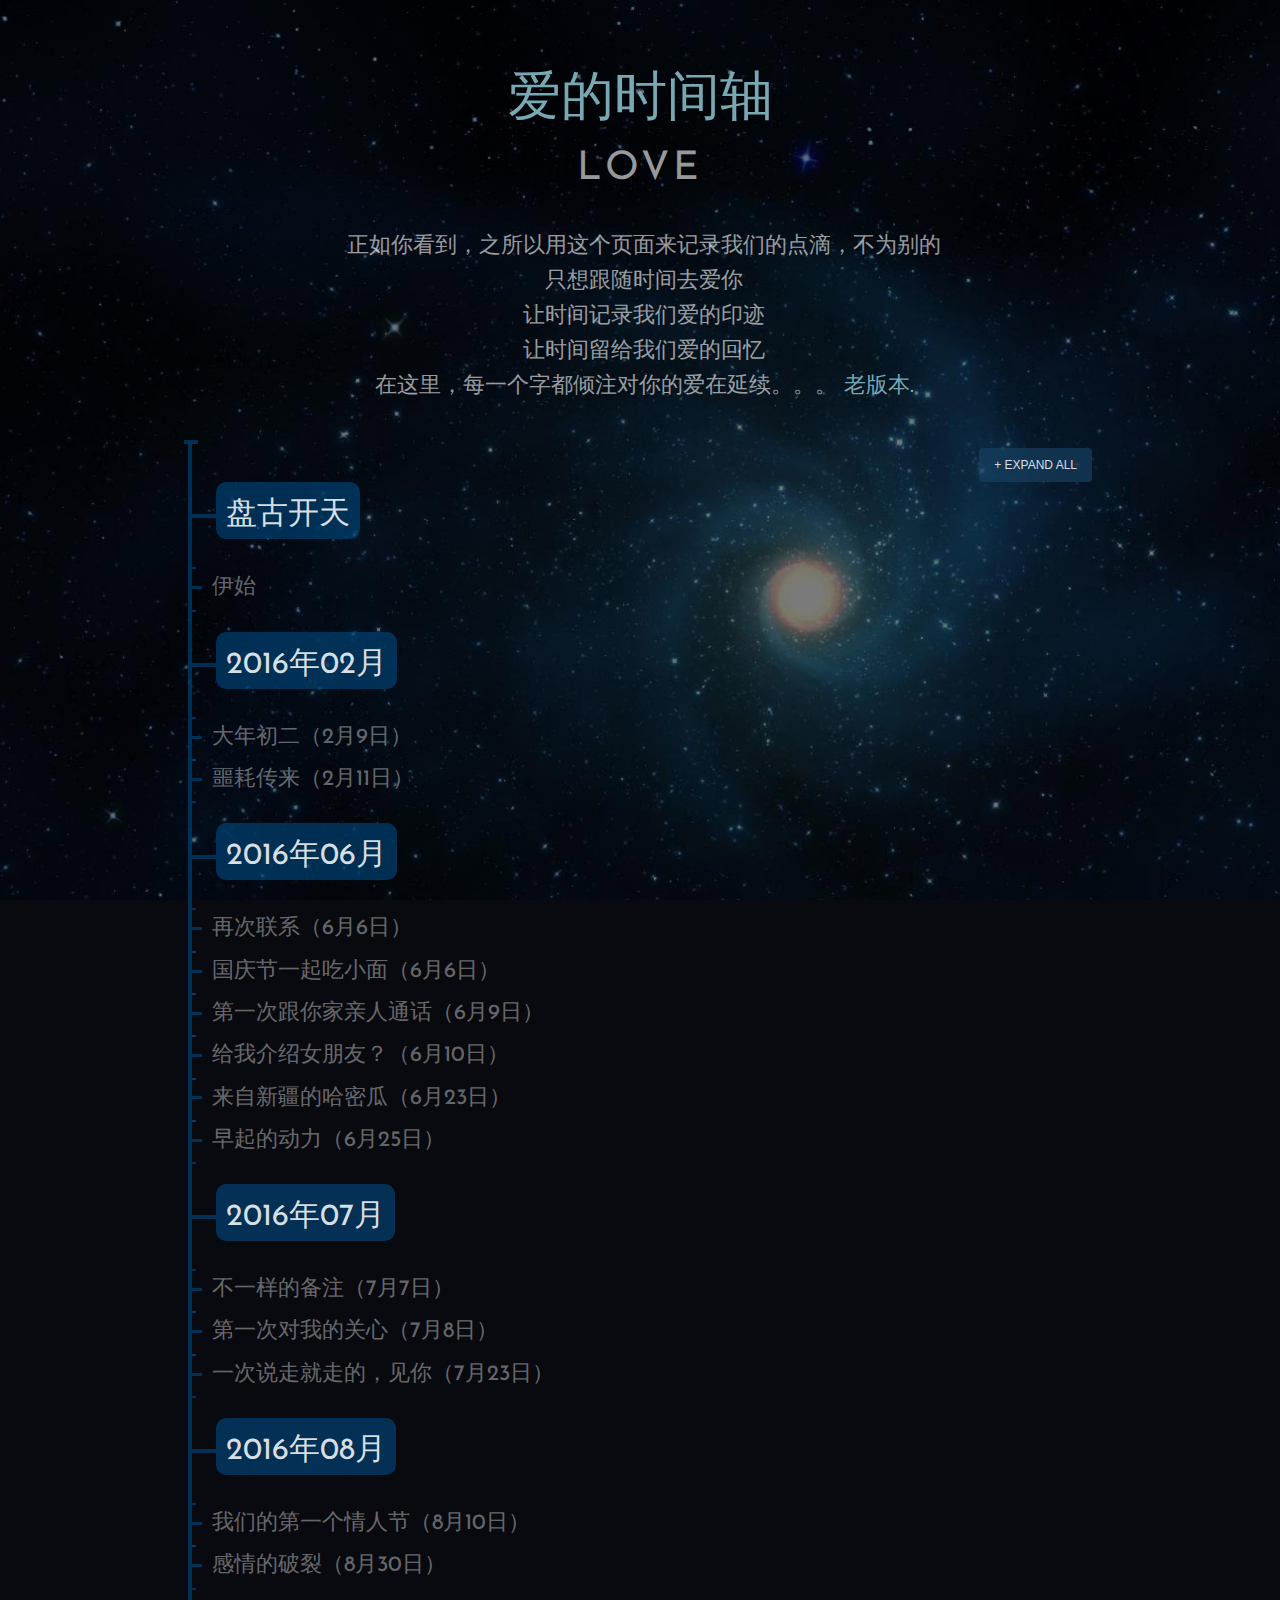
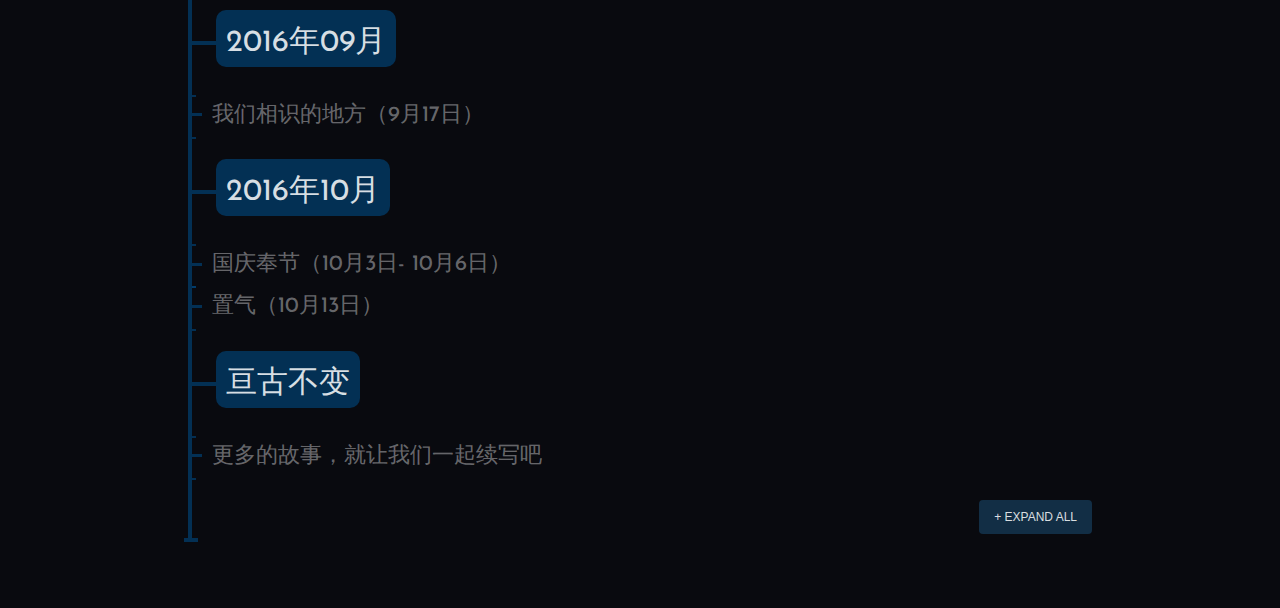
==== index.html @ 6435915c "add files" ====
<!DOCTYPE html>
<html xmlns="http://www.w3.org/1999/xhtml">
<head>
	<meta http-equiv="Content-Type" content="text/html; charset=UTF-8">
	<title>lili</title>
	<link rel="stylesheet" href="css/timeliner-future.css" type="text/css" media="screen">
	<link rel="stylesheet" href="css/venobox.css" type="text/css" media="screen">
	<embed src="Monday.mp3" hidden="true" autostart="true" loop="true">
</head>
<body>
	<div class="container">
		<h1 style="text-align:center">爱的时间轴</h1>
		<br>
		<a href="./love/index.html">
		<h2 style="text-align:center"><span class="step3">LOVE</span></h2>
		</a>

		<p class="lead" style="text-align:center"><br>
						正如你看到，之所以用这个页面来记录我们的点滴，不为别的<br>
						只想跟随时间去爱你<br>
						让时间记录我们爱的印迹<br>
						让时间留给我们爱的回忆<br>
						在这里，每一个字都倾注对你的爱在延续。。。 
		<a href="./timeline.html">老版本</a>.</p>

		<div id="timeline" class="timeline-container">

			<button class="timeline-toggle">+ expand all</button>

			<br class="clear">

			<div class="timeline-wrapper">
				<h2 class="timeline-time"><span>盘古开天</span></h2>
				<dl class="timeline-series">
					<span class="tick tick-before"></span>
					<dt id="beginning" class="timeline-event"><a>伊始</a></dt>
					<span class="tick tick-after"></span>
					<dd class="timeline-event-content" id="beginningEX">
						<blockquote>
							<p>一段伟大的浪漫而感人的爱情故事正在诞生！</p>
						</blockquote>

					<br class="clear">
					</dd><!-- /.timeline-event-content -->


				</dl><!-- /.timeline-series -->
			</div><!-- /.timeline-wrapper -->


			<div class="timeline-wrapper">
				<h2 class="timeline-time"><span>2016年02月</span></h2>
				<dl class="timeline-series">
					<span class="tick tick-before"></span>
					<dt id="20160209" class="timeline-event"><a>大年初二（2月9日）</a></dt>
					<span class="tick tick-after"></span>
					<dd class="timeline-event-content" id="20160209EX">
						<p>在你家院子，四目相对！</p>
						<p>——我们的故事，由此展开。。。</p>
					<br class="clear">
					</dd><!-- /.timeline-event-content -->

					<span class="tick tick-before"></span>
					<dt id="20160211" class="timeline-event"><a>噩耗传来（2月11日）</a></dt>
					<span class="tick tick-after"></span>
					<dd class="timeline-event-content" id="20160211EX">
						<p>认识的第二天就电话约你去爬山，本来已经同意了。不知道什么原因又给我拒绝了，很彻底的拒绝，现在回想都心痛。乃至让我后面很长一段时间都想不通。</p>
						<p>——你的心思我猜不透</p>
					<br class="clear">
					</dd><!-- /.timeline-event-content -->


				</dl><!-- /.timeline-series -->
			</div><!-- /.timeline-wrapper -->

			<div class="timeline-wrapper">
				<h2 class="timeline-time"><span>2016年06月</span></h2>
				<dl class="timeline-series">
					<span class="tick tick-before"></span>
					<dt id="20160606" class="timeline-event"><a>再次联系（6月6日）</a></dt>
					<span class="tick tick-after"></span>
					<dd class="timeline-event-content" id="20160606EX">
						<p>这就是所谓的缘分吧，被你拒绝的第四个月。莫名其妙的梦到你在梦中答应嫁给我。。哈哈，就是这么没逻辑。</p>
						<p>——鼓起勇气再次通过微信问好</p>
					<br class="clear">
					</dd><!-- /.timeline-event-content -->
					
					<span class="tick tick-before"></span>
					<dt id="201606061" class="timeline-event"><a>国庆节一起吃小面（6月6日）</a></dt>
					<span class="tick tick-after"></span>
					<dd class="timeline-event-content" id="201606061EX">
					<p>我们第一次的约定，国庆节一起去重庆小面。当然可能你没当回事，我却记在心里了。</p>
					<br class="clear">
					</dd><!-- /.timeline-event-content -->
					
					<span class="tick tick-before"></span>
					<dt id="20160609" class="timeline-event"><a>第一次跟你家亲人通话（6月9日）</a></dt>
					<span class="tick tick-after"></span>
					<dd class="timeline-event-content" id="20160609EX">
					<p>奶奶的声音很慈祥，听到那她那句："小伙子，你也好啊！",我内心犹如万马奔腾，仿佛在告诉我，加油哟！奶奶看好你~~。不过话说你就不能提前跟我说一声让我也有个准备啊</p>
					<p>——端午节的福利</p>
					<br class="clear">
					</dd><!-- /.timeline-event-content -->
					
					<span class="tick tick-before"></span>
					<dt id="20160610" class="timeline-event"><a>给我介绍女朋友？（6月10日）</a></dt>
					<span class="tick tick-after"></span>
					<dd class="timeline-event-content" id="20160610EX">
						<div class="media">
							<img src="img/jieshaonvpengyou.png" alt="">
						</div><!-- /.media -->
					<p>突然问我跟你朋友聊没?话说你本来就没有给我你朋友的QQ,是不是你要把你自己介绍给我啊，现在看来应该是了</p>
					<br class="clear">
					</dd><!-- /.timeline-event-content -->
					
					<span class="tick tick-before"></span>
					<dt id="20160623" class="timeline-event"><a>来自新疆的哈密瓜（6月23日）</a></dt>
					<span class="tick tick-after"></span>
					<dd class="timeline-event-content" id="20160623EX">
					<p>其实不是真从新疆发过来的，是朋友开网店要我照顾生意。刚好我又想到你，就让你尝尝。主要是想拍你马屁~^~，重点是你居然亲口说爱我了！！幸福指数爆棚</p>
					<p>——被骗也不愿意醒来的幸福感</p>
					<img src="img/niaiwo.png" alt="">
					<br class="clear">
					</dd><!-- /.timeline-event-content -->
					
					<span class="tick tick-before"></span>
					<dt id="20160625" class="timeline-event"><a>早起的动力（6月25日）</a></dt>
					<span class="tick tick-after"></span>
					<dd class="timeline-event-content" id="20160625EX">
					<p>跟你约定了每天早上七点前向你问好，以表示我爱你的决心，并且改善自己睡懒觉的习惯。发现这个真的是个好方法呢，早上再也不会睡懒觉了，重点是还从来没有被你罚过钱呢!</p>
					<br class="clear">
					</dd><!-- /.timeline-event-content -->
				</dl><!-- /.timeline-series -->
			</div><!-- /.timeline-wrapper -->

			<div class="timeline-wrapper">
				<h2 class="timeline-time"><span>2016年07月</span></h2>
				<dl class="timeline-series">
					<span class="tick tick-before"></span>
					<dt id="20160707" class="timeline-event"><a>不一样的备注（7月7日）</a></dt>
					<span class="tick tick-after"></span>
					<dd class="timeline-event-content" id="20160707EX">
						<p>现在才发现你居然把我的微信好友名字改成傻缺，真够别样的。</p>
						<img src="img/beizhu.png" alt="">
					<br class="clear">
					</dd><!-- /.timeline-event-content -->
					
					<span class="tick tick-before"></span>
					<dt id="20160708" class="timeline-event"><a>第一次对我的关心（7月8日）</a></dt>
					<span class="tick tick-after"></span>
					<dd class="timeline-event-content" id="20160708EX">
						<div class="media">
							<img src="img/guanxin.png" alt="">
						</div><!-- /.media -->					
						<p>感动哭了~~~</p>
					<br class="clear">
					</dd><!-- /.timeline-event-content -->

					<span class="tick tick-before"></span>
					<dt id="20160723" class="timeline-event"><a>一次说走就走的，见你（7月23日）</a></dt>
					<span class="tick tick-after"></span>
					<dd class="timeline-event-content" id="20160723EX">
						<p>主要是那段时间太想你了，每天都想，坐卧都想。刚好你手机丢了，借这个理由非见你一次不可，以解我心头思恋之苦。</p>
						<img src="img/hangzhou.png" alt="">
					<br class="clear">
					</dd><!-- /.timeline-event-content -->	
				</dl>
			</div>
			
			<div class="timeline-wrapper">
				<h2 class="timeline-time"><span>2016年08月</span></h2>
				<dl class="timeline-series">
					<span class="tick tick-before"></span>
					<dt id="20160810" class="timeline-event"><a>我们的第一个情人节（8月10日）</a></dt>
					<span class="tick tick-after"></span>
					<dd class="timeline-event-content" id="20160810EX">
						<p>尽管第一个情人节没有陪你一起过，但还是值得回忆的。因为这才算是我们真正的开始。如果可以，以后的情人节都在一起。</p>
						<div class="media">
						<img src="img/qingrenjie.jpg" alt="">
						</div><!-- /.media -->
					<br class="clear">
					</dd><!-- /.timeline-event-content -->
					
					<span class="tick tick-before"></span>
					<dt id="20160830" class="timeline-event"><a>感情的破裂（8月30日）</a></dt>
					<span class="tick tick-after"></span>
					<dd class="timeline-event-content" id="20160830EX">				
						<p>今天是8月30号，这是我们认识的第204天，相爱已经20天整。估计往后不在相爱了吧，因为她不会再信任我了。此刻心里面真的感觉堵得慌。感情的破裂有很多种，有因为物质的，也有因为家庭的，还有因为生活习惯和信仰的，而我们的感情的破裂却因为</p>
						<p>——向家里说了我们恋爱的关系！</p>
					<br class="clear">
					</dd><!-- /.timeline-event-content -->
				</dl>
			</div>

			<div class="timeline-wrapper">
				<h2 class="timeline-time"><span>2016年09月</span></h2>
				<dl class="timeline-series">
					<span class="tick tick-before"></span>
					<dt id="20160917" class="timeline-event"><a>我们相识的地方（9月17日）</a></dt>
					<span class="tick tick-after"></span>
					<dd class="timeline-event-content" id="20160917EX">
						<p>中秋之际看到你传给我的微信图片，图片中是你家附近，是我们第一次见面的地方。只是现在的景色比当时更美，树叶也更绿了。中秋本是阖家团聚的温馨的节日，而今你虽然回家了，我却在他乡。这让我更加思念你、更加想你。希望这是我们相识的地方，也是我们阖家团聚的地方！</p>
						<div class="media">
						<img src="img/xiangshidifang.jpg" alt="">
						</div><!-- /.media -->
					<br class="clear">
					</dd><!-- /.timeline-event-content -->
					
				</dl>
			</div>
			
			<div class="timeline-wrapper">
				<h2 class="timeline-time"><span>2016年10月</span></h2>
				<dl class="timeline-series">
					<span class="tick tick-before"></span>
					<dt id="20161003" class="timeline-event"><a>国庆奉节（10月3日- 10月6日）</a></dt>
					<span class="tick tick-after"></span>
					<dd class="timeline-event-content" id="20161003EX">
						<img src="img/guoqingfengjie.jpg"><br><br>	
						<p>期待已久的国庆节，总算如愿以偿地跟你在一起了！尽管只有短短两三天时间，但却无比的幸福！</p>
						<p>在这之前我过得无比的煎熬，每天都很期待跟你见面。在这之后，浓烈的不舍情笼罩我整个内心。</p>
						<p>就是这短短的两三天，我们做了很多一直想做却没机会做的事情：</p>
						<p>一起吃小面</p>
						<p>一起去旅行</p>
						<p>一起去唱歌</p>
						<p>一起去合影</p>
						<p>一起见家长</p>
						<p>一起布置新家</p>
						<p>一起携手漫步。。。。。</p>
						<p>总之是一段难忘的时光，已存我心，必将恒久！</p>				
					<br class="clear">
					</dd><!-- /.timeline-event-content -->
					
					<span class="tick tick-before"></span>
					<dt id="20161013" class="timeline-event"><a>置气（10月13日）</a></dt>
					<span class="tick tick-after"></span>
					<dd class="timeline-event-content" id="20161013EX">	
						<div class="media">
						<img src="img/zhiqi.jpg"><br><br>
						</div><!-- /.media -->						
						<p> 就在这一天晚上，我（余莉莉）乱七八糟乱说了些话，惹得神经病（袁源）无语加不高兴加生气！第二天跟我问好，咦，不理我（内心还是蛮伤心滴），心想给我等着你不理我我也不理你，看谁拗得过……哈哈…… </p>				
					<br class="clear">
					</dd><!-- /.timeline-event-content -->					
				</dl>
			</div>				

			<div class="timeline-wrapper">
				<h2 class="timeline-time"><span>亘古不变</span></h2>
				<dl class="timeline-series">
					<span class="tick tick-before"></span>
					<dt id="forever" class="timeline-event"><a>更多的故事，就让我们一起续写吧</a></dt>
					<span class="tick tick-after"></span>
					<dd class="timeline-event-content" id="foreverEX">
						<div class="media">
							<!--a href="https://player.vimeo.com/video/626679" class="venobox" data-type="vimeo" data-overlay="rgba(0,0,0,0.5)"><img src="img/event-robots.jpg" alt="singing robots"></a>
							<p><a href="https://player.vimeo.com/video/626679" class="venobox" data-type="vimeo" data-overlay="rgba(0,0,0,0.5)">Listen</a></p-->
							<img src="img/event-robots.jpg" alt="singing robots">
						</div><!-- /.media -->					
						<p>虽然我有些闷，有些过于理性，有些缺乏感情，但请永远不要怀疑我想和你在一起的真心，也请不要因为别人的三言两语就不开心甚至对我们的关系产生怀疑。让我们就这样牵着彼此的手，完全地信任对方爱护对方，一起好好度过这一生！</p>
						<p>——我们生命里的每一天...</p>
					<br class="clear">
					</dd><!-- /.timeline-event-content -->
					
				</dl>
			</div>				
			
			<button class="timeline-toggle">+ expand all</button>
			<br class="clear">
		</div><!-- /#timeline -->
	</div><!-- /.container -->

	<!-- GLOBAL CORE SCRIPTS -->
	<script type="text/javascript" src="js/future.js"></script>
	<script type="text/javascript" src="js/venobox.min.js"></script>
	<script type="text/javascript" src="js/timeliner.js"></script>
	<script>
		$(document).ready(function() {
			$.timeliner({
				timelineContainer:'#timeline',
			});
			$('.venobox').venobox();
		});

	</script>

</body>
</html>
---- css/timeliner-future.css ----
@import url(https://fonts.googleapis.com/css?family=Josefin+Sans:100,400,700);
/* ======= DEMO LAYOUT ======= */
body {
  background-color: #2f2f2f;
  color: #eeefef;
  font-size: 62.5%;
  font-family: Arial, Helvetica, sans-serif;
  margin: 0;
  padding: 0;
}
.container {
  width: 940px;
  margin-left: auto;
  margin-right: auto;
  padding: 10px;
  *zoom: 1;
}
h1 {
  color: #7DBADF;
  font-size: 36px;
  font-weight: 400;
  margin: 0;
}
h2 {
  font-size: 22px;
  font-weight: 400;
  margin: 5px 0;
  letter-spacing: .1em;
}
h3 {
  font-size: 1.6em;
  margin: 10px 0 10px 10px;
}
a:link,
a:visited {
  color: #7097af;
  text-decoration: none;
}
a:hover {
  color: #7DBADF;
}
a img {
  border: none;
}
p {
  margin: 0 0 10px 8px;
  font-size: 1.5em;
  font-weight: 400;
  line-height: 1.6em;
}
.lead {
  font-size: 2em;
  margin-bottom: 40px;
}
.clear {
  clear: both;
  line-height: 0;
  font-size: 0;
}
body {
  background: #090a0f url("../img/bg-space-mod.jpg") no-repeat bottom right fixed;
  -webkit-background-size: cover;
  -moz-background-size: cover;
  -o-background-size: cover;
  background-size: cover;
  color: rgba(255, 255, 255, 0.85);
  font-family: "Josefin Sans", arial, sans serif;
  font-size: 68.5%;
  padding: 40px 0;
}
h1 {
  color: #78a8b2;
  font-size: 4.8em;
  font-weight: 400;
  text-transform: uppercase;
}
h2 {
  font-size: 3.6em;
  font-weight: 400;
  text-transform: uppercase;
}
.step1 {
  color: rgba(255, 255, 255, 0.2);
}
.step2 {
  color: rgba(255, 255, 255, 0.4);
}
.step3 {
  color: rgba(255, 255, 255, 0.6);
}
.lead {
  color: rgba(255, 255, 255, 0.6);
}
a:hover,
a:link,
a:visited {
  color: #78a8b2;
}
.timeline-container {
  border-left: 4px solid rgba(0, 69, 121, 0.65);
  margin: 20px auto;
  width: 900px;
}
.timeline-container-tick {
  background: rgba(0, 69, 121, 0.65);
  content: "";
  display: block;
  height: 4px;
  left: -8px;
  width: 14px;
  position: relative;
}
.timeline-container::before {
  background: rgba(0, 69, 121, 0.65);
  content: "";
  display: block;
  height: 4px;
  left: -8px;
  width: 14px;
  position: relative;
  top: -4px;
}
.timeline-container::after {
  background: rgba(0, 69, 121, 0.65);
  content: "";
  display: block;
  height: 4px;
  left: -8px;
  width: 14px;
  position: relative;
  top: 4px;
}
.timeline-toggle {
  background: rgba(23, 66, 98, 0.65);
  border: 0;
  -webkit-border-radius: 4px;
  -moz-border-radius: 4px;
  border-radius: 4px;
  color: rgba(255, 255, 255, 0.85);
  cursor: pointer;
  float: right;
  font-size: 12px;
  margin-right: 0;
  padding: 10px 15px;
  text-transform: uppercase;
  white-space: nowrap;
}
.timeline-toggle:hover {
  background: rgba(119, 0, 63, 0.8);
  -webkit-transition: background 0.2s ease-in;
  -moz-transition: background 0.2s ease-in;
  -o-transition: background 0.2s ease-in;
  transition: background 0.2s ease-in;
}
.timeline-toggle:focus {
  outline: none;
}
.timeline-wrapper {
  clear: left;
  float: left;
  margin: 0 0 12px;
  width: 900px;
}
.timeline-wrapper .timeline-time::before {
  border-top: 4px solid rgba(0, 69, 121, 0.65);
  content: "";
  display: inline-block;
  height: 4px;
  margin-right: 0px;
  vertical-align: middle;
  width: 24px;
}
.timeline-wrapper .timeline-time {
  cursor: pointer;
  font-size: 2.8em;
  font-weight: 400;
  margin: 0 0 30px 0;
  padding: 0;
}
.timeline-wrapper .timeline-time span {
  background: rgba(0, 69, 121, 0.65);
  -moz-border-radius: 10px;
  border-radius: 10px;
  color: rgba(255, 255, 255, 0.85);
  display: inline-block;
  letter-spacing: 0;
  padding: 10px 10px 5px 10px;
  text-align: center;
}
.timeline-wrapper .timeline-time span:hover {
  background: rgba(0, 69, 121, 0.95);
  -webkit-transition: background 0.2s ease-in;
  -moz-transition: background 0.2s ease-in;
  -o-transition: background 0.2s ease-in;
  transition: background 0.2s ease-in;
}
.timeline-series {
  clear: left;
  float: left;
  margin: 0 12px 0 0;
  padding: 4px 4px 4px 0;
  position: relative;
  width: 880px;
}
.timeline-series dt::before {
  border-top: 3px solid rgba(0, 69, 121, 0.65);
  content: "";
  display: inline-block;
  height: 3px;
  margin-right: 10px;
  vertical-align: middle;
  width: 10px;
}
.timeline-series dt {
  clear: left;
  font-size: 2em;
  line-height: 1.2em;
  margin: 0 0 12px;
  text-transform: uppercase;
  white-space: nowrap;
}
.timeline-series dt a {
  color: rgba(255, 255, 255, 0.4);
  cursor: pointer;
}
.timeline-series dt a .closed {
  color: #999;
  font-size: 1em;
  margin-left: 0;
}
.timeline-series dt a .open {
  color: #7DBADF;
}
.timeline-series dt a:hover {
  color: rgba(255, 255, 255, 0.6);
  -webkit-transition: color 0.2s ease-in;
  -moz-transition: color 0.2s ease-in;
  -o-transition: color 0.2s ease-in;
  transition: color 0.2s ease-in;
}
.timeline-series dd {
  padding-left: 24px;
  width: 100%;
}
.timeline-series dd h3 {
  color: #FFF;
  clear: both;
  float: left;
  font-size: 1.5em;
  margin: 0;
  white-space: nowrap;
}
.tick {
  background: rgba(0, 69, 121, 0.65);
  clear: both;
  display: block;
  height: 2px;
  left: 0;
  width: 4px;
  position: relative;
}
.tick-before {
  top: -6px;
}
.tick-after {
  top: -4px;
}
.timeline-event-content {
  display: none;
  margin-bottom: 40px;
}
.timeline-event-content p {
  clear: left;
  float: left;
  font-size: 2em;
  font-weight: 100;
  line-height: 1.2em;
  margin: 6px 0 10px;
  width: 500px;
}
.timeline-event-content h4 {
  clear: left;
  float: left;
  font-size: 1.4em;
  font-weight: 400;
  margin: 10px 0 0;
  padding: 0 0 0 20px;
}
.timeline-event-content blockquote {
  border-left: 2px solid #174262;
  clear: left;
  float: left;
  line-height: 1.2em;
  margin-left: 0;
  padding: 0 30px;
  width: 400px;
}
.timeline-event-content blockquote .attribution {
  font-size: 0.7em;
  text-align: right;
}
.timeline-event-content .media {
  float: right;
  padding: 0 0 12px;
  width: 300px;
}
.timeline-event-content .media img {
  border: 2px solid rgba(255, 255, 255, 0.85);
  border-radius: 100px;
  height: 200px;
  margin: 0;
  width: 200px;
}
.timeline-event-content .media p {
  clear: both;
  font-size: 1.4em;
  margin: 15px 0;
}
.timeline-event-content .media p a {
  text-transform: lowercase;
}
---- css/venobox.css ----
/* ------ venobox.css --------*/
.vbox-overlay *, .vbox-overlay *:before, .vbox-overlay *:after{
    -webkit-backface-visibility: hidden;
    -webkit-box-sizing:border-box;-moz-box-sizing:border-box;box-sizing:border-box;}
body{
    -webkit-overflow-scrolling:touch;
}
/* ------- overlay: change here background color and opacity ----- */
.vbox-overlay{
    background: #181818;
    background: rgba(0,0,0,0.85); 
    width: 100%;
    height: auto;
    position: absolute;
    top: 0;
    left: 0;
    z-index: 999;
    overflow: hidden;
    opacity: 0;
    transition: opacity .25s ease-in-out;
    -moz-transition: opacity .25s ease-in-out;
    -webkit-transition: opacity .25s ease-in-out;
}
.relativo{
    float: left;
    width: 100%;
    height: 100%;
    display: block;
    position: relative;
}
/* ----- preloader - choose between CIRCLE, IOS, DOTS, QUADS ----- */

/* circle preloader */
.vbox-preloader{
    position:fixed; 
    width:32px; 
    height:32px;
    left:50%; 
    top:50%; 
    margin-left:-16px; 
    margin-top:-16px;
    background-image: url(preload-circle.png);
    text-indent: -100px;
    overflow: hidden;
    -webkit-animation: playload 1.4s steps(18) infinite;
       -moz-animation: playload 1.4s steps(18) infinite;
        -ms-animation: playload 1.4s steps(18) infinite;
         -o-animation: playload 1.4s steps(18) infinite;
            animation: playload 1.4s steps(18) infinite;
}
@-webkit-keyframes playload {
   from { background-position:    0px; }
     to { background-position: -576px; }
}
@-moz-keyframes playload {
   from { background-position:    0px; }
     to { background-position: -576px; }
}
@-ms-keyframes playload {
   from { background-position:    0px; }
     to { background-position: -576px; }
}
@-o-keyframes playload {
   from { background-position:    0px; }
     to { background-position: -576px; }
}
@keyframes playload {
   from { background-position:    0px; }
     to { background-position: -576px; }
}
/* IOS preloader */
/*
.vbox-preloader{
    position:fixed; 
    width:32px; 
    height:32px;
    left:50%; 
    top:50%; 
    margin-left:-16px; 
    margin-top:-16px;
    background-image: url(preload-ios.png);
    text-indent: -100px;
    overflow: hidden;
    -webkit-animation: playload 1.4s steps(12) infinite;
       -moz-animation: playload 1.4s steps(12) infinite;
        -ms-animation: playload 1.4s steps(12) infinite;
         -o-animation: playload 1.4s steps(12) infinite;
            animation: playload 1.4s steps(12) infinite;
}

@-webkit-keyframes playload {
   from { background-position:    0px; }
     to { background-position: -384px; }
}
@-moz-keyframes playload {
   from { background-position:    0px; }
     to { background-position: -384px; }
}
@-ms-keyframes playload {
   from { background-position:    0px; }
     to { background-position: -384px; }
}
@-o-keyframes playload {
   from { background-position:    0px; }
     to { background-position: -384px; }
}
@keyframes playload {
   from { background-position:    0px; }
     to { background-position: -384px; }
}
*/
/* dots preloader */
/*
.vbox-preloader{
    position:fixed; 
    width:32px; 
    height:11px;
    left:50%; 
    top:50%; 
    margin-left:-16px; 
    margin-top:-16px;
    background-image: url(preload-dots.png);
    text-indent: -100px;
    overflow: hidden;
    -webkit-animation: playload 1.4s steps(24) infinite;
       -moz-animation: playload 1.4s steps(24) infinite;
        -ms-animation: playload 1.4s steps(24) infinite;
         -o-animation: playload 1.4s steps(24) infinite;
            animation: playload 1.4s steps(24) infinite;
}

@-webkit-keyframes playload {
   from { background-position:    0px; }
     to { background-position: -768px; }
}
@-moz-keyframes playload {
   from { background-position:    0px; }
     to { background-position: -768px; }
}
@-ms-keyframes playload {
   from { background-position:    0px; }
     to { background-position: -768px; }
}
@-o-keyframes playload {
   from { background-position:    0px; }
     to { background-position: -768px; }
}
@keyframes playload {
   from { background-position:    0px; }
     to { background-position: -768px; }
}
*/
/* quads preloader */
/*
.vbox-preloader{
    position:fixed; 
    width:32px; 
    height:10px;
    left:50%; 
    top:50%; 
    margin-left:-16px; 
    margin-top:-16px;
    background-image: url(preload-quads.png);
    text-indent: -100px;
    overflow: hidden;
    -webkit-animation: playload 1.4s steps(12) infinite;
       -moz-animation: playload 1.4s steps(12) infinite;
        -ms-animation: playload 1.4s steps(12) infinite;
         -o-animation: playload 1.4s steps(12) infinite;
            animation: playload 1.4s steps(12) infinite;
}
@-webkit-keyframes playload {
   from { background-position:    0px; }
     to { background-position: -384px; }
}
@-moz-keyframes playload {
   from { background-position:    0px; }
     to { background-position: -384px; }
}
@-ms-keyframes playload {
   from { background-position:    0px; }
     to { background-position: -384px; }
}
@-o-keyframes playload {
   from { background-position:    0px; }
     to { background-position: -384px; }
}
@keyframes playload {
   from { background-position:    0px; }
     to { background-position: -384px; }
}
*/
/* ----- navigation ----- */
.vbox-close{
    cursor: pointer;
    position: fixed;
    top: -1px;
    right: 0;
    width: 46px;
    height: 40px;
    padding: 10px 20px 10px 0;
    display: block;
    background: url(close.gif) no-repeat #161617;
    background-position:10px center;
    color: #fff;
    text-indent: -100px;
    overflow: hidden;
}
.vbox-next, .vbox-prev{
    box-sizing: content-box;
    cursor: pointer;
    position: fixed;
    top: 50%;
    color: #fff;
    width: 30px;
    height: 170px;
    margin-top: -85px;
    text-indent: -100px;
    border: solid transparent; /* Using border instead of padding to keep bg image in place */
    overflow: hidden;
}
.vbox-prev{
    left: 0;
    border-width: 0 30px 0 10px;
    background: url(prev.gif) center center no-repeat;
}
.vbox-next{
    right: 0;
    border-width: 0 10px 0 30px;
    background: url(next.gif) center center no-repeat;
}

.vbox-title{
    width: 100%;
    height: 40px;
    float: left;
    text-align: center;
    line-height: 28px;
    font-size: 12px;
    color: #fff;
    padding: 6px 40px;
    overflow: hidden;
    background: #161617;
    position: fixed;
    display: none;
    top: -1px;
    left: 0;

}
.vbox-num{
    cursor: pointer;
    position: fixed;
    top: -1px;
    left: 0;
    height: 40px;
    display: block;
    color: #fff;
    overflow: hidden;
    line-height: 28px;
    font-size: 12px;
    padding: 6px 10px;
    background: #161617;
    display: none;
}
/* ------- inline window ------ */
.vbox-inline{
    width: 420px;
    height: 315px;
    padding: 10px;
    background: #fff;
    text-align: left;
    margin: 0 auto;
    overflow: auto;
}

/* ------- Video & iFrames window ------ */
.venoframe{
    border: none;
    width: 960px;
    height: 720px;
}
@media (max-width: 992px) {
    .venoframe{
        width: 640px;
        height: 480px;
    }
}
@media (max-width: 767px) {
    .venoframe{
        width: 420px;
        height: 315px;
    }
}
@media (max-width: 460px) {
    .vbox-inline{
        width: 100%;
    }

    .venoframe{
        width: 100%;
        height: 260px;
    }
}

/* ------- PLease do NOT edit this! (or do it at your own risk) ------ */
.vbox-container{
    position: relative;
    background: #000;
    width: 98%;
    max-width: 1024px;
    margin: 0 auto;
}
.vbox-content{
    text-align: center;
    float: left;
    width: 100%;
    position: relative;
    overflow: hidden;
}
.vbox-container img{
    max-width: 100%;
    height: auto;
}
.vwrap{
    opacity: 1;
    transition: opacity .25s ease-in-out;
    -moz-transition: opacity .25s ease-in-out;
    -webkit-transition: opacity .25s ease-in-out;
    width: 100%;
    height: 100%;
    float: left;
    position: relative;
    margin: 0;
    padding: 0;
    left: 0;
    overflow: hidden;
    z-index: 1;
}
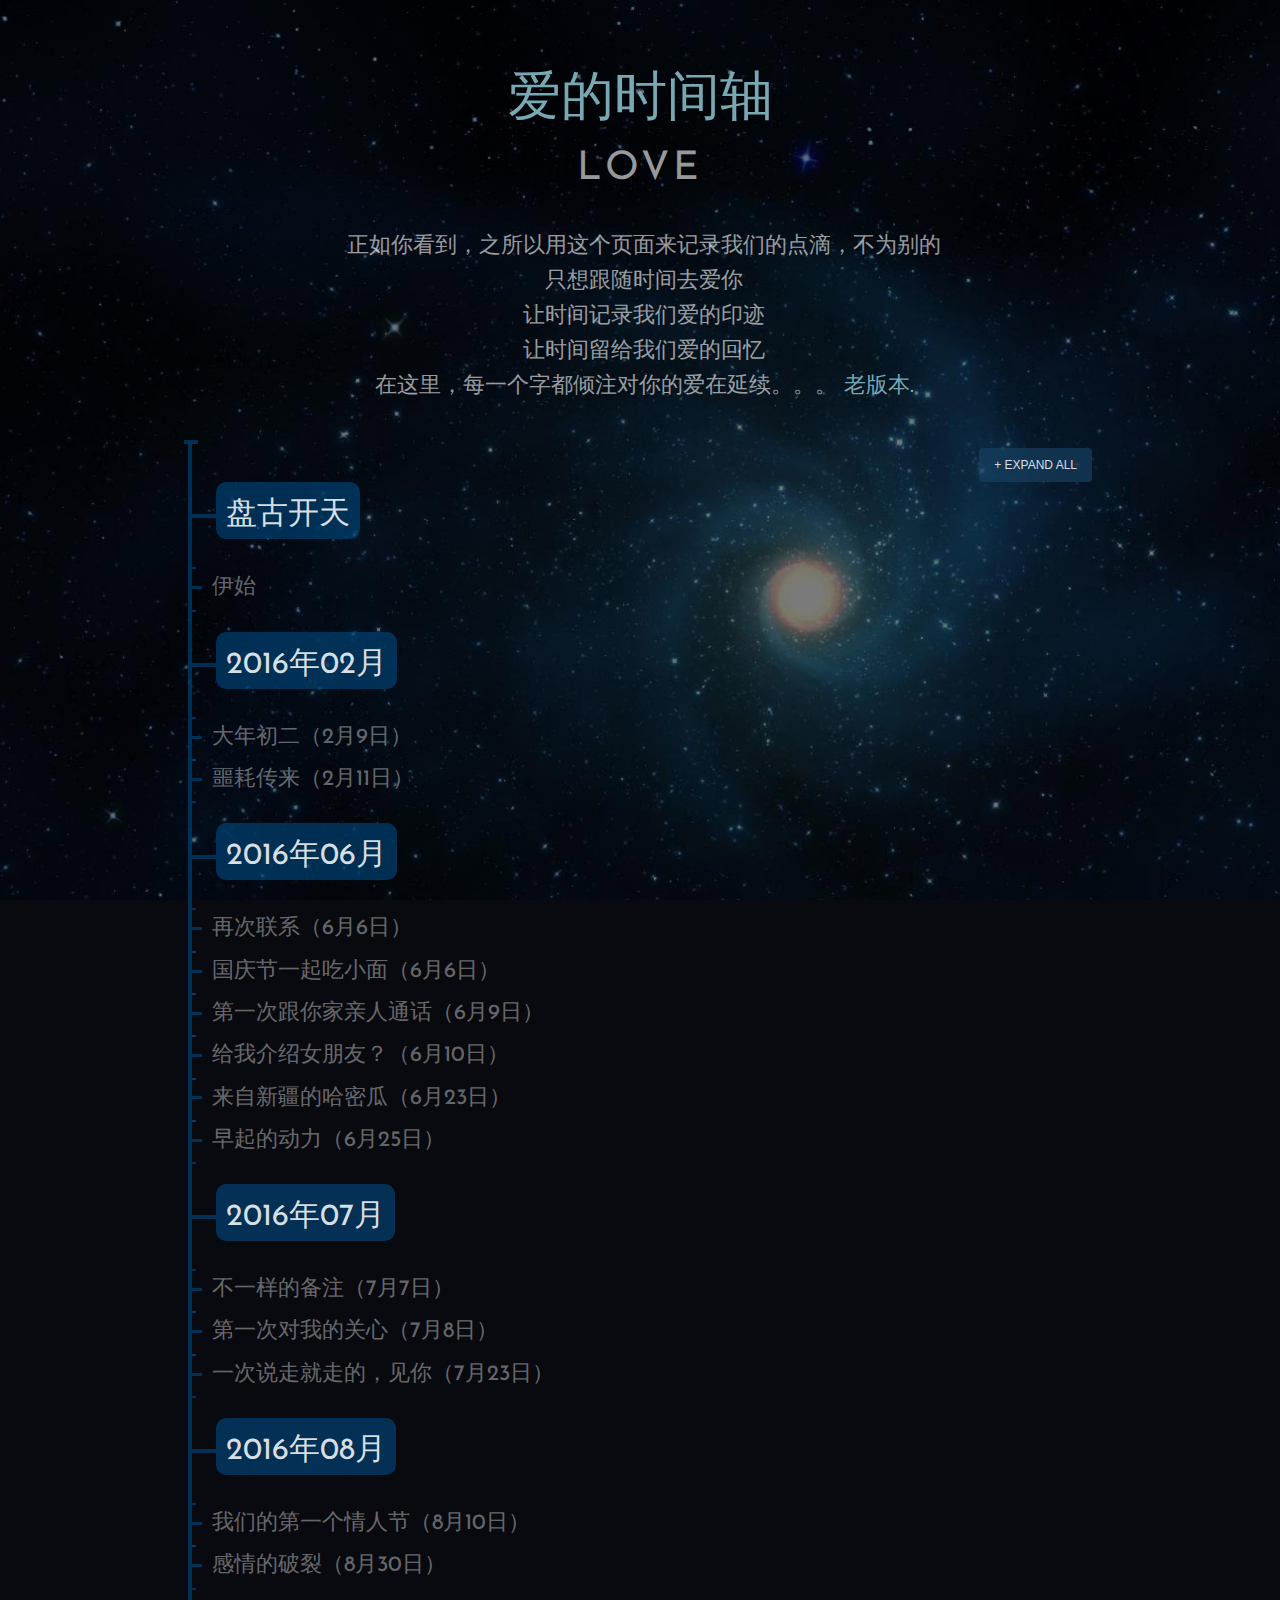
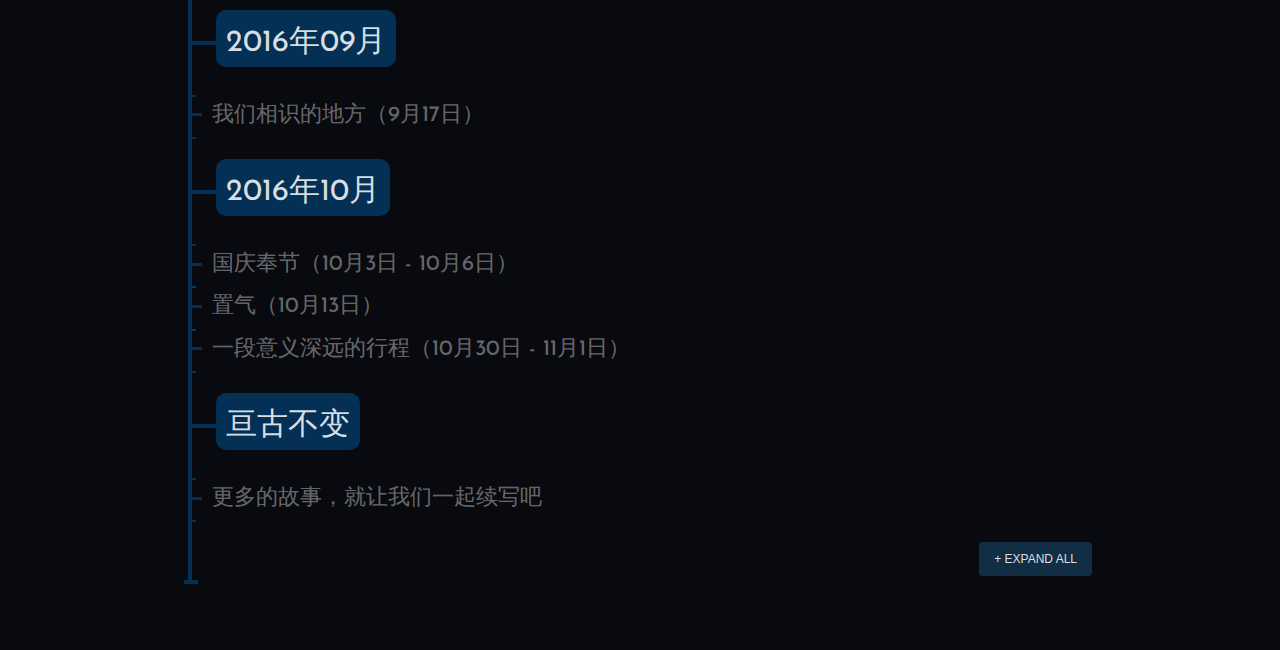
==== commit 97cd04a3: "update" ====
--- a/index.html
+++ b/index.html
@@ -213,7 +213,7 @@
 				<h2 class="timeline-time"><span>2016年10月</span></h2>
 				<dl class="timeline-series">
 					<span class="tick tick-before"></span>
-					<dt id="20161003" class="timeline-event"><a>国庆奉节（10月3日- 10月6日）</a></dt>
+					<dt id="20161003" class="timeline-event"><a>国庆奉节（10月3日 - 10月6日）</a></dt>
 					<span class="tick tick-after"></span>
 					<dd class="timeline-event-content" id="20161003EX">
 						<img src="img/guoqingfengjie.jpg"><br><br>	
@@ -240,7 +240,36 @@
 						</div><!-- /.media -->						
 						<p> 就在这一天晚上，我（余莉莉）乱七八糟乱说了些话，惹得神经病（袁源）无语加不高兴加生气！第二天跟我问好，咦，不理我（内心还是蛮伤心滴），心想给我等着你不理我我也不理你，看谁拗得过……哈哈…… </p>				
 					<br class="clear">
-					</dd><!-- /.timeline-event-content -->					
+					</dd><!-- /.timeline-event-content -->			
+
+					<span class="tick tick-before"></span>
+					<dt id="20161030" class="timeline-event"><a>一段意义深远的行程（10月30日 - 11月1日）</a></dt>
+					<span class="tick tick-after"></span>
+					<dd class="timeline-event-content" id="20161030EX">	
+						<div class="media">
+						<img src="img/xingcheng.jpg"><br><br>
+						</div><!-- /.media -->						
+						<p>得知阿姨遭遇交通事故，我们都很着急。匆忙决定一同前往探望阿姨。不幸中的万幸，没有太大问题，需要的是时间来恢复。我们也就放心了些。</p>
+						<p>此行算是第一次正式见家长，只是没想到是在这种场景下见面。尽管如此，能得到阿姨、舅舅等亲人对我的认可，很感动、很开心、很满足。</p>
+						<p>因此，我萌生了结婚的想法。这里你肯定会问我为什么，我就列个12345678910出来：</p>
+						<p>&nbsp;&nbsp;&nbsp;&nbsp;1.你年轻，年轻就是资本，我们的未来有很长的路需要去经历，值得期待，值得向往。</p>
+						<p>&nbsp;&nbsp;&nbsp;&nbsp;2.你漂亮，就是这么让我白看不厌，越看越喜欢。</p>
+						<p>&nbsp;&nbsp;&nbsp;&nbsp;3.你阳光，充满活力，还有一双美丽的大眼睛。带给我温暖和幸福。</p>
+						<p>&nbsp;&nbsp;&nbsp;&nbsp;4.你直爽，上一秒有说有笑，下一秒就直接翻脸。让我内心70上80下，跟过山车似的。</p>
+						<p>&nbsp;&nbsp;&nbsp;&nbsp;5.你单纯，不是心机女，不是腹黑女。有时候傻傻的很可爱。</p>
+						<p>&nbsp;&nbsp;&nbsp;&nbsp;6.你重情，从不轻易选择，也不轻易放弃。值得相守一生。</p>
+						<p>&nbsp;&nbsp;&nbsp;&nbsp;7.你善良，从你对朋友、亲人的态度看出，即使有所不满也能为他人着想。</p>
+						<p>&nbsp;&nbsp;&nbsp;&nbsp;8.你孝顺，表面上你很大大咧咧，实际上你潜藏着一颗孝心。可谓百善孝为先。</p>
+						<p>&nbsp;&nbsp;&nbsp;&nbsp;9.你聪明，做事很有分寸，知道什么时候该做什么不该做什么。社会关系处理很到位。</p>
+						<p>&nbsp;&nbsp;&nbsp;&nbsp;10.你善变，时而豪爽，时而温柔，时而可爱，时而淘气，时而聪明，时而傻气，各种滋味耐人寻味。</p>
+						<p>我同样孝顺、善良、谦和、重情，也年轻，帅气，大方，更懂得包容，爱护和责任。</p>
+						<p>你虐我千百遍，我享乐其中，我真生气时，你又懂得收敛。这又何尝不是一种相爱的体现呢？</p>
+						<p>我们的感情是纯粹的，是浓厚的。没有不同的信仰，也没有不可调和的原则冲突。在一起时轻松快乐，分开时相思相守。</p>
+						<p>我们若结婚，不是为了冲动的结果而买单，只因相爱！</p>
+						<p>我们若结婚，定是一切美好的起步！</p>
+						<p>我们若结婚，注定相守一生！</p>
+					<br class="clear">
+					</dd><!-- /.timeline-event-content -->						
 				</dl>
 			</div>				
 
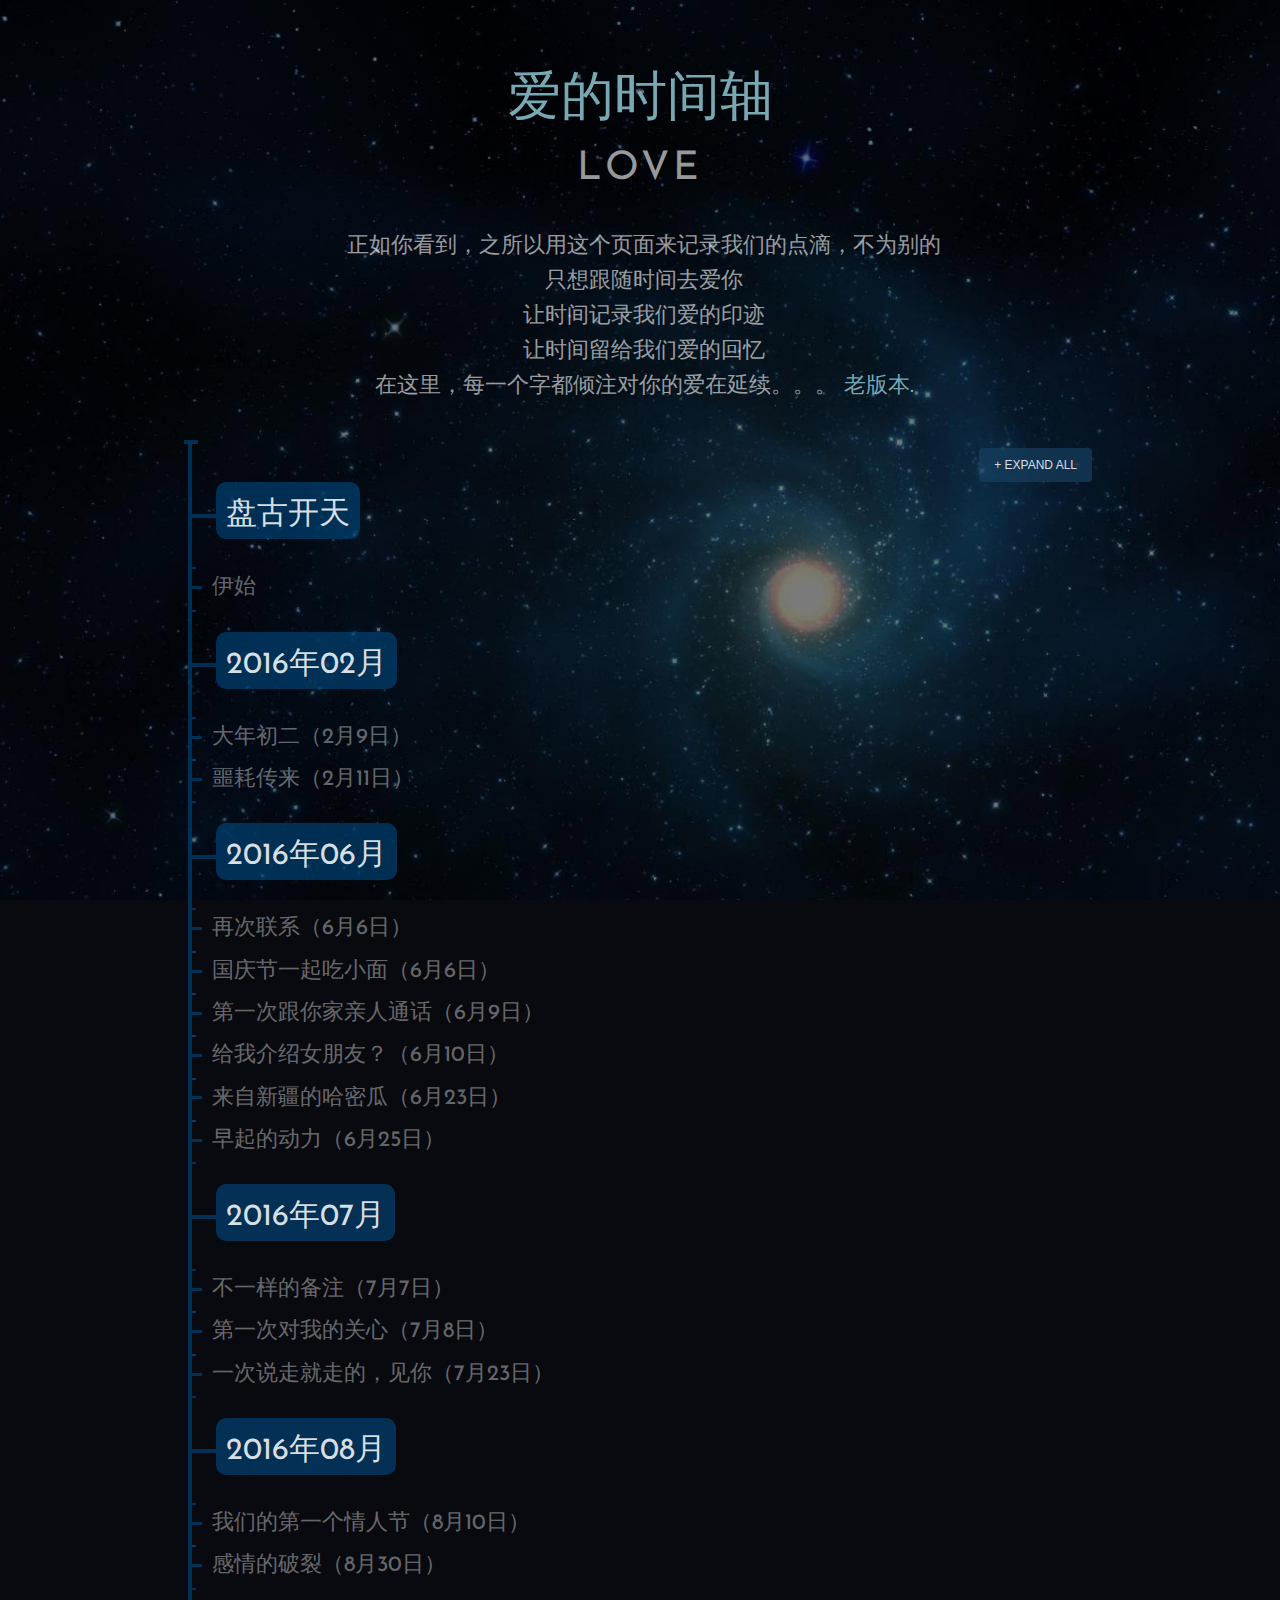
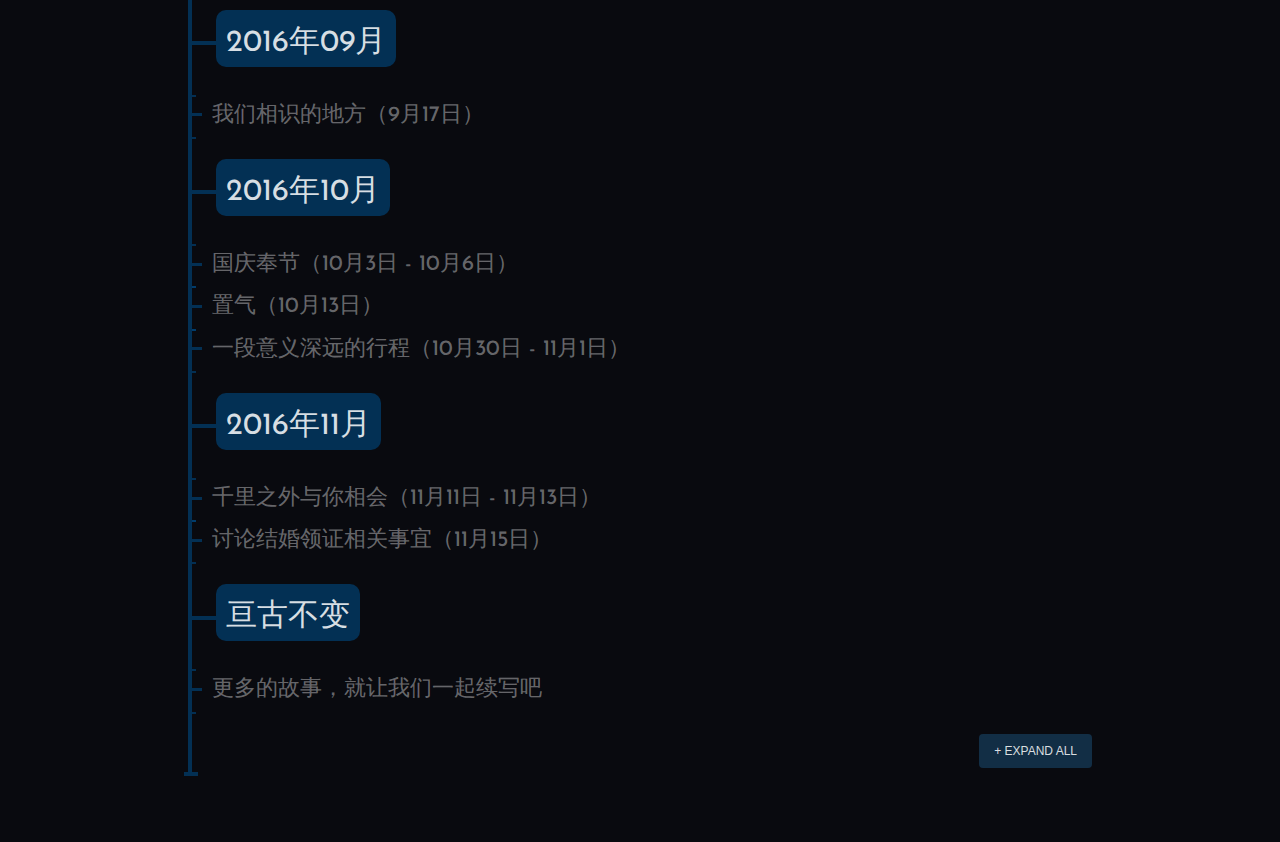
==== commit 98400c7d: "change index.html" ====
--- a/index.html
+++ b/index.html
@@ -274,6 +274,35 @@
 			</div>				
 
 			<div class="timeline-wrapper">
+				<h2 class="timeline-time"><span>2016年11月</span></h2>
+				<dl class="timeline-series">
+					<span class="tick tick-before"></span>
+					<dt id="20161111" class="timeline-event"><a>千里之外与你相会（11月11日 - 11月13日）</a></dt>
+					<span class="tick tick-after"></span>
+					<dd class="timeline-event-content" id="20161111EX">
+						<div class="media">
+							<img src="img/20161111.jpg"><br><br>
+						</div><!-- /.media -->	
+						<p>距离上次见面已经过了10天，但这十天是真的就像过了10年一般。所以我决定再次远赴千里去看你，这次我选择了经济实惠的方式过去，辗转几次总算见到了。</p>
+						<p>感觉就像回家一样，妈妈、妹妹、还有伯伯都很热情，这种感觉真的很好。</p>
+						<p>最重要的是，我夺走了你的初吻！！！！尽管瞬间即逝，而且很生涩。却也回味无穷！</p>
+					<br class="clear">
+					</dd><!-- /.timeline-event-content -->
+					
+					<span class="tick tick-before"></span>
+					<dt id="20161115" class="timeline-event"><a>讨论结婚领证相关事宜（11月15日）</a></dt>
+					<span class="tick tick-after"></span>
+					<dd class="timeline-event-content" id="20161115EX">
+						<p>第二次跟爸爸通电话，但却依然无法叫出口喊爸爸。爸爸同意我俩的婚事，一切的事情都说好商量。让我真的很感动！</p>
+						<p>然后具体的细节在跟妈妈通电话后也基本已经确定。最近感觉自己整个人都飘起来了，太幸福，太高兴了。就像是梦境一样！</p>
+						<p>真的就要娶你为妻了，除了激动外我也衍生除了一种强烈的责任感。</p>
+					<br class="clear">
+					</dd><!-- /.timeline-event-content -->					
+					
+				</dl>
+			</div>			
+
+			<div class="timeline-wrapper">
 				<h2 class="timeline-time"><span>亘古不变</span></h2>
 				<dl class="timeline-series">
 					<span class="tick tick-before"></span>
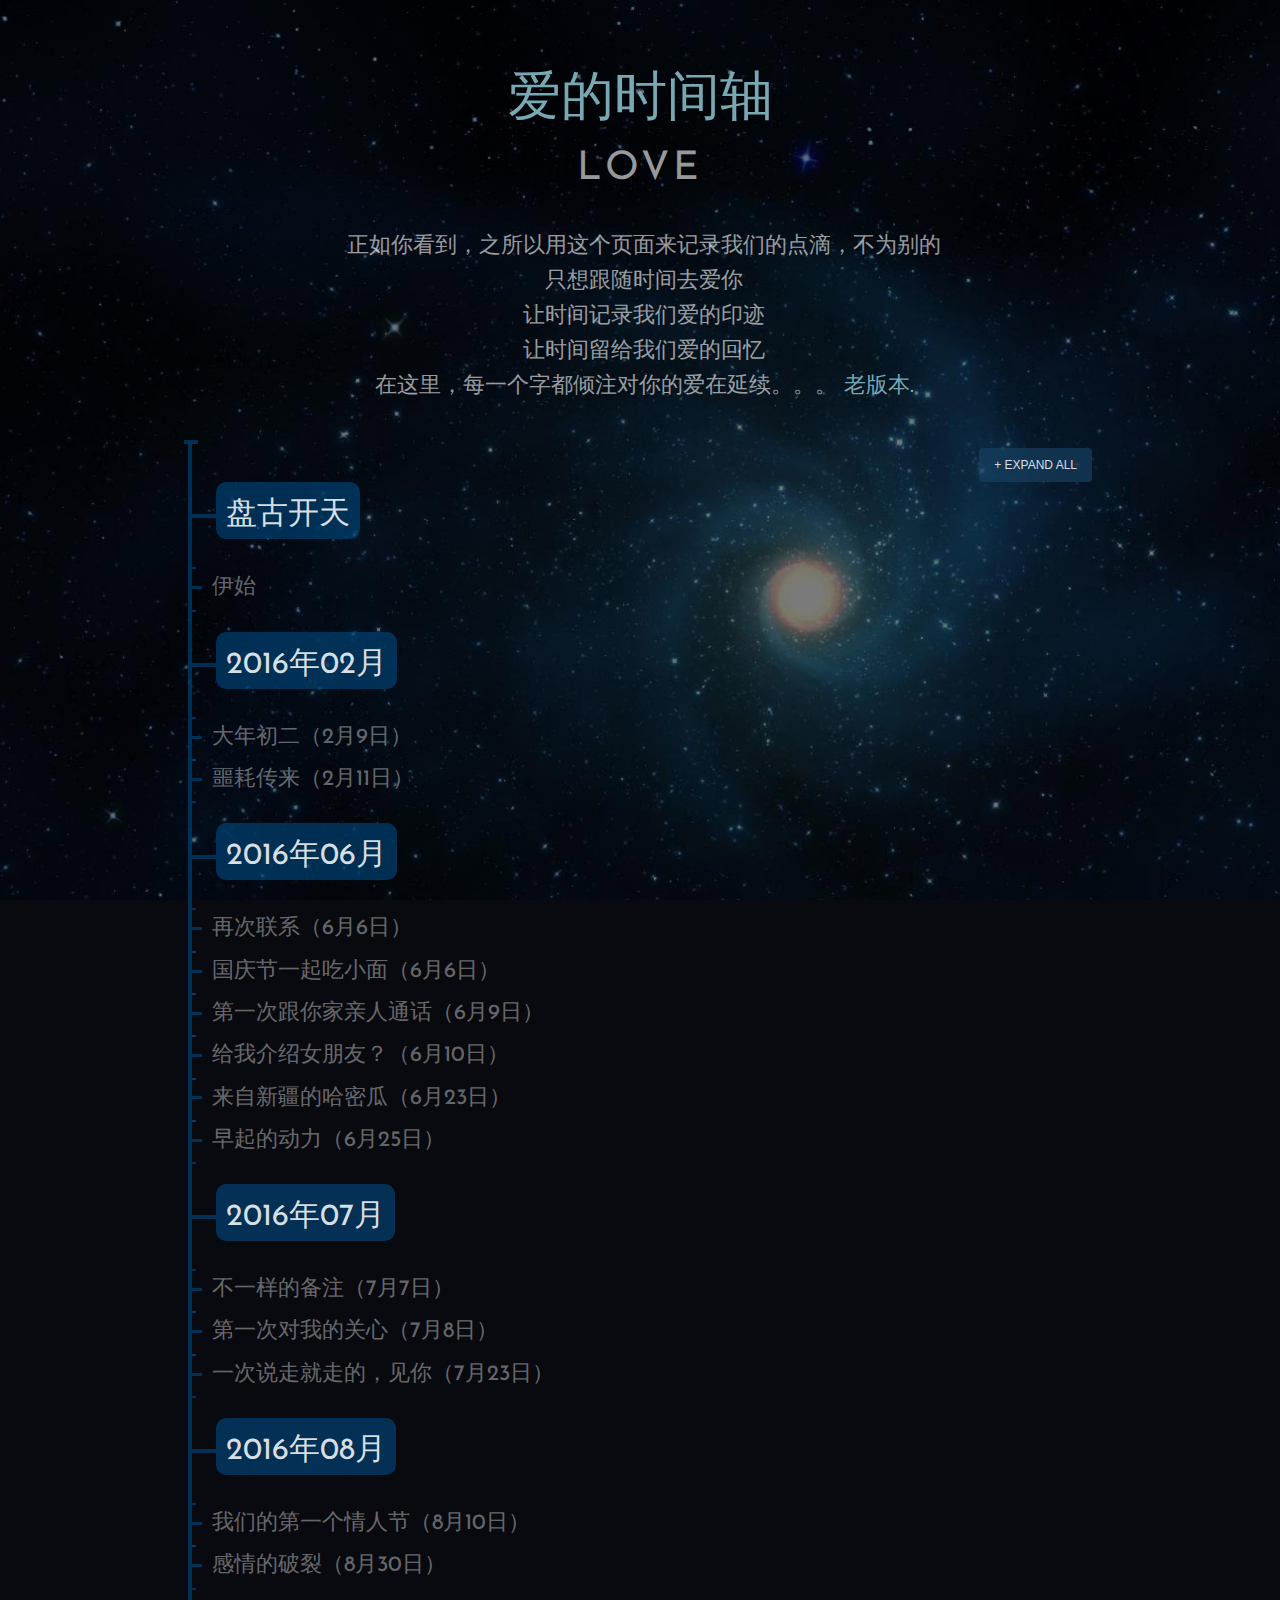
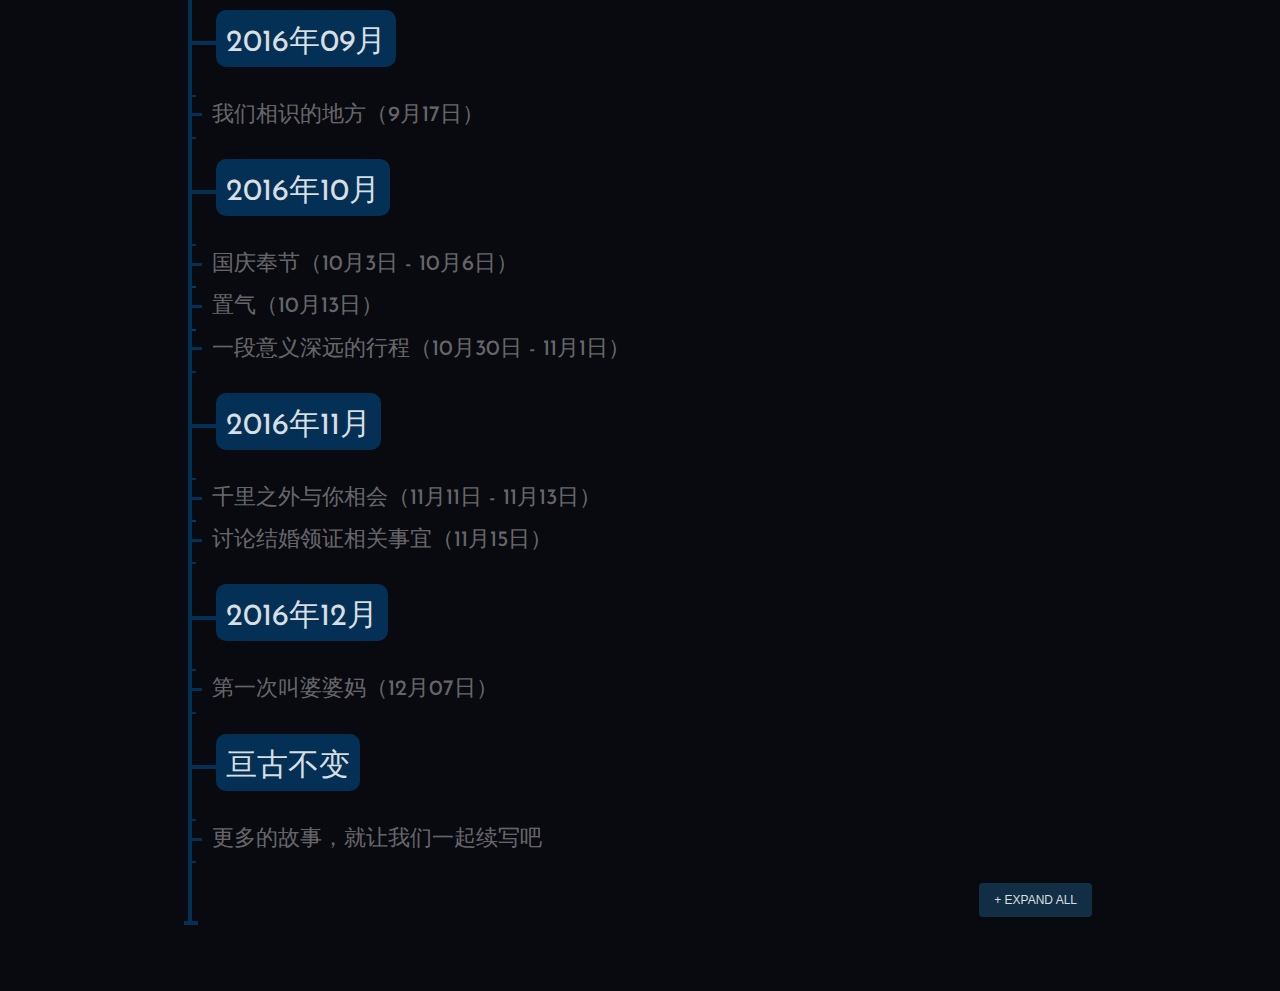
==== commit 9441215c: "update" ====
--- a/index.html
+++ b/index.html
@@ -301,6 +301,21 @@
 					
 				</dl>
 			</div>			
+			
+			<div class="timeline-wrapper">
+				<h2 class="timeline-time"><span>2016年12月</span></h2>
+				<dl class="timeline-series">
+					<span class="tick tick-before"></span>
+					<dt id="20161207" class="timeline-event"><a>第一次叫婆婆妈（12月07日）</a></dt>
+					<span class="tick tick-after"></span>
+					<dd class="timeline-event-content" id="20161207EX">
+						<p>就在这天下午的2点42分，准备已久的开口给婆婆妈叫妈，终于给叫出来了。</p>
+						<p>心里那叫一个激动啊（简直找不到词语来形容）……感觉全身细胞都在跳跃……让我在马路上是又蹦又跳……（哈哈）</p>
+						<p>［想对您说：“妈，我爱您！您辛苦了！”］</p>
+					<br class="clear">
+					</dd><!-- /.timeline-event-content -->
+				</dl>
+			</div>				
 
 			<div class="timeline-wrapper">
 				<h2 class="timeline-time"><span>亘古不变</span></h2>
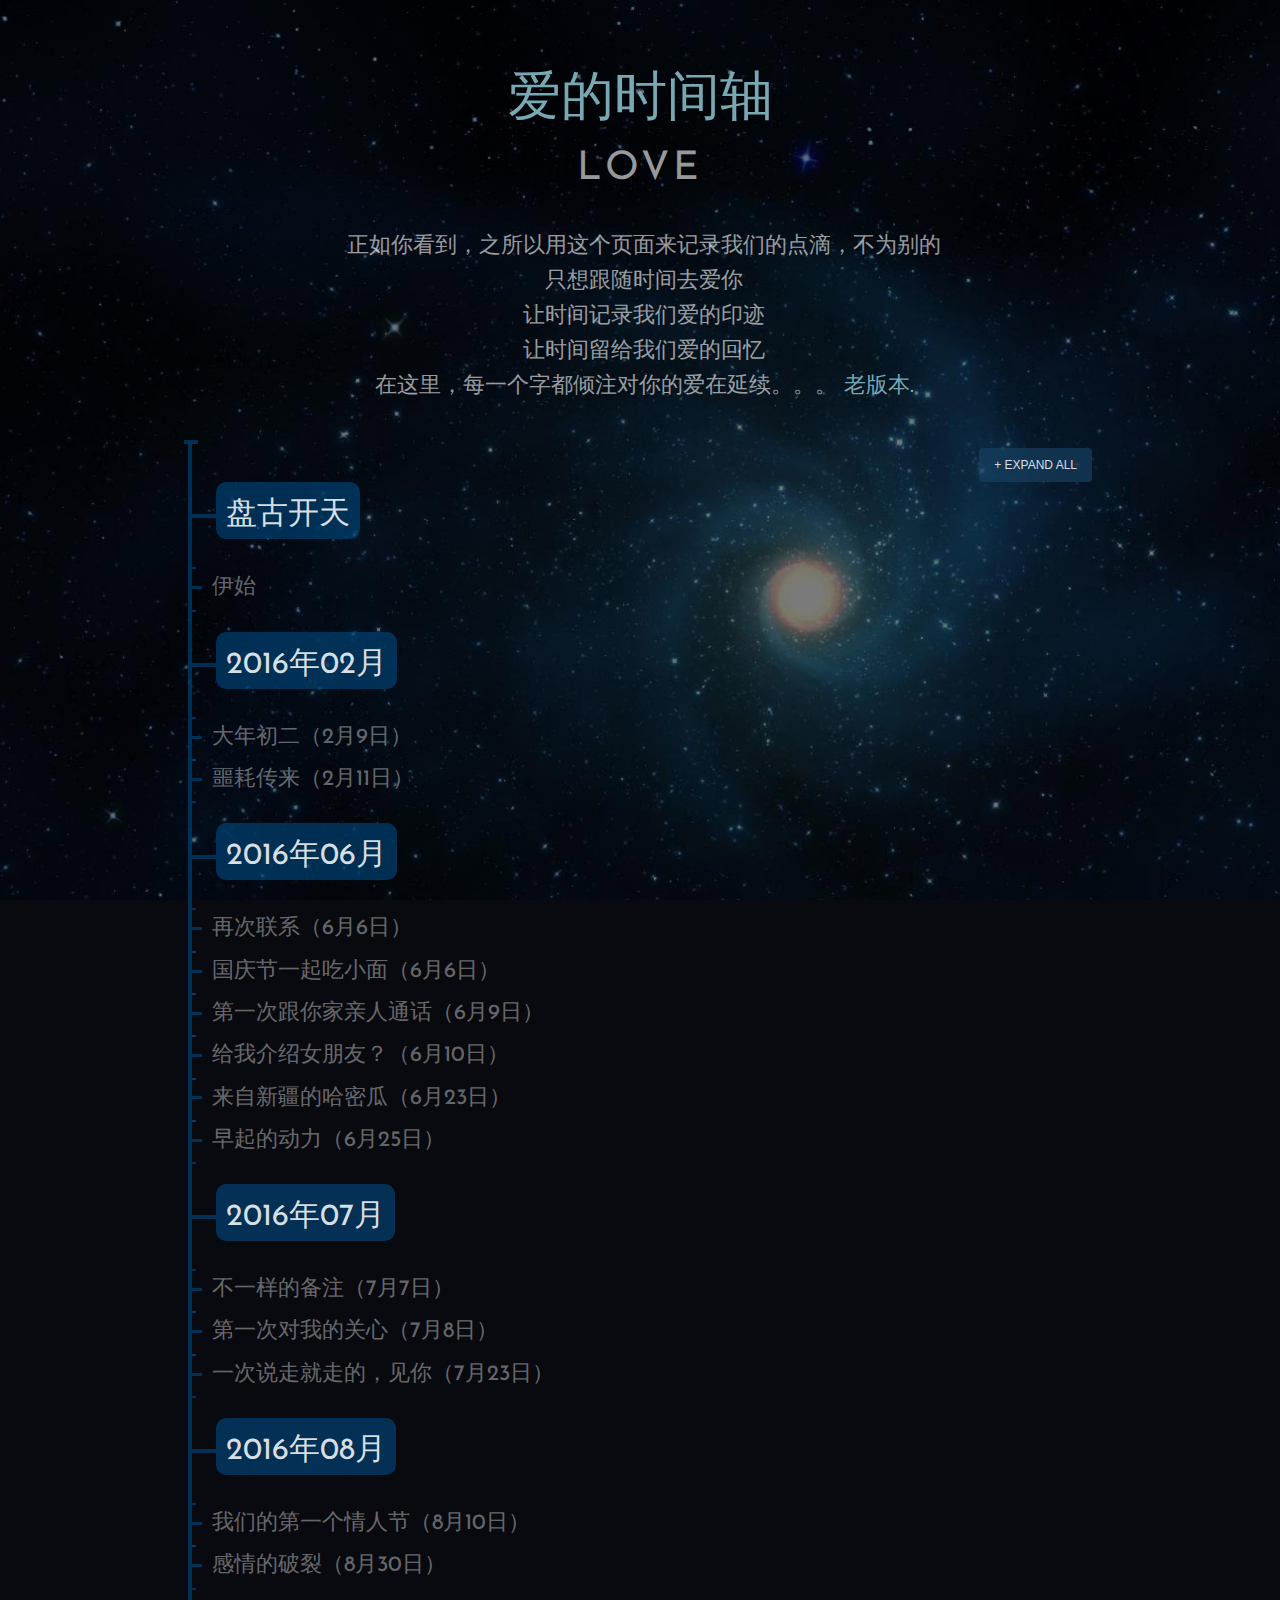
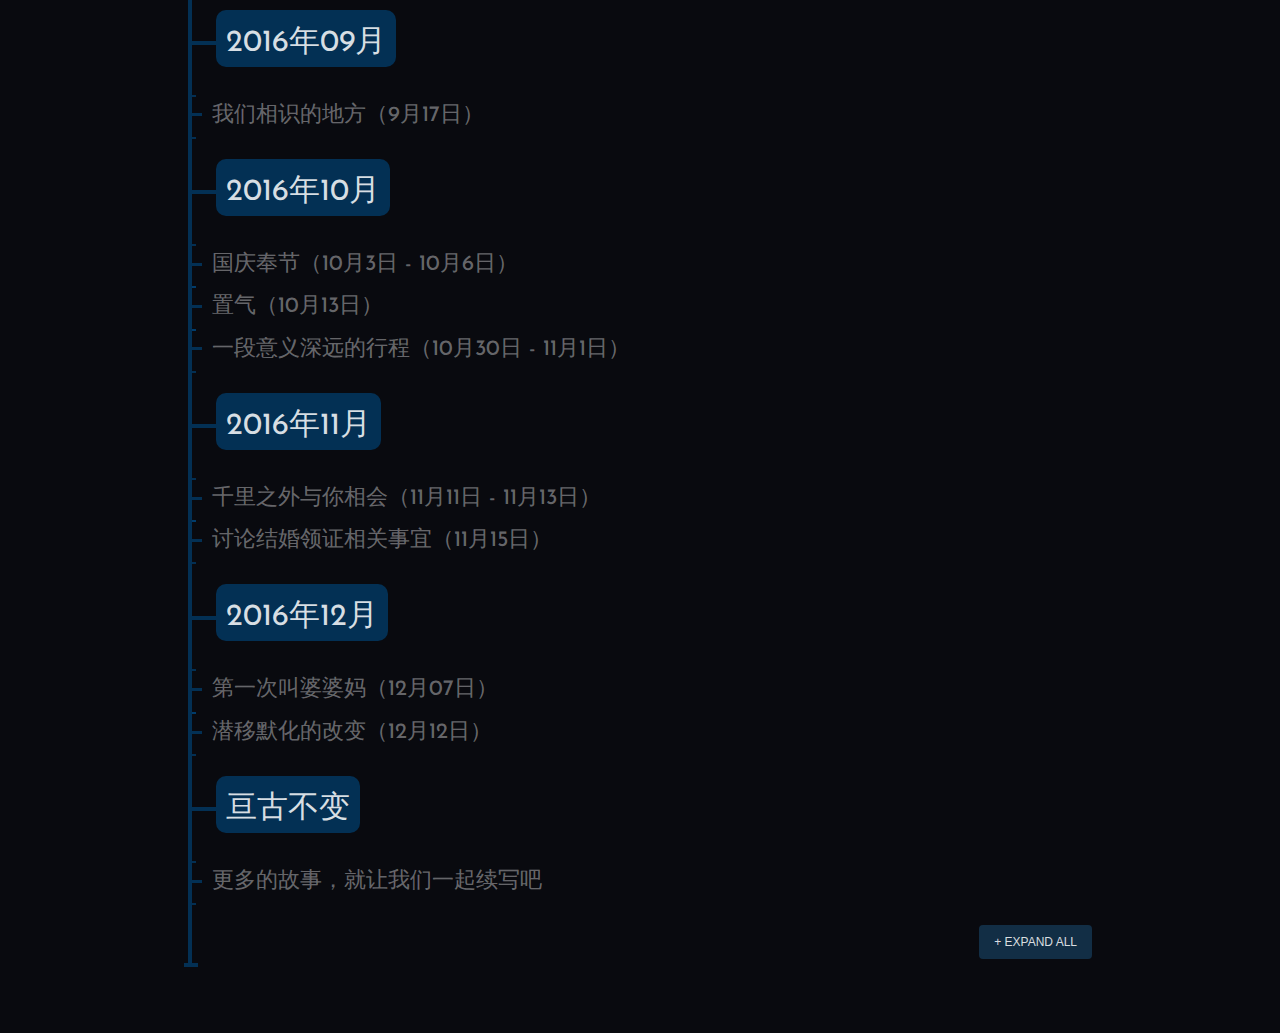
==== commit 87022b01: "update" ====
--- a/index.html
+++ b/index.html
@@ -314,6 +314,20 @@
 						<p>［想对您说：“妈，我爱您！您辛苦了！”］</p>
 					<br class="clear">
 					</dd><!-- /.timeline-event-content -->
+					
+					<span class="tick tick-before"></span>
+					<dt id="20161212" class="timeline-event"><a>潜移默化的改变（12月12日）</a></dt>
+					<span class="tick tick-after"></span>
+					<dd class="timeline-event-content" id="20161212EX">
+						<img src="img/20161212.jpg"><br><br>					
+						<p>双十一过去了，双十二又来了！</p>
+						<p>别人购物狂欢，我们也是自得其乐。没想到你居然偷偷给我买了一条皮带，想要给我惊喜。结果还是被我发现端倪。。哈哈</p>
+						<p>同样，我也带去了好消息。租到了合适的房子，算是为以后在一起做好了最基本的准备。。期待你的入住！</p>
+						<p>人逢喜事精神爽，一言不和。就忍不住让红包分了一会儿，哈哈。</p>
+						<p>一种被认可的感觉从此诞生了，主动给我买礼物，想要给我惊喜，为了我跟亲人翻脸，愿意将我们得事迹分享给亲友。</p>
+						<p>幸福满满，做什么都值</p>
+					<br class="clear">
+					</dd><!-- /.timeline-event-content -->
 				</dl>
 			</div>				
 
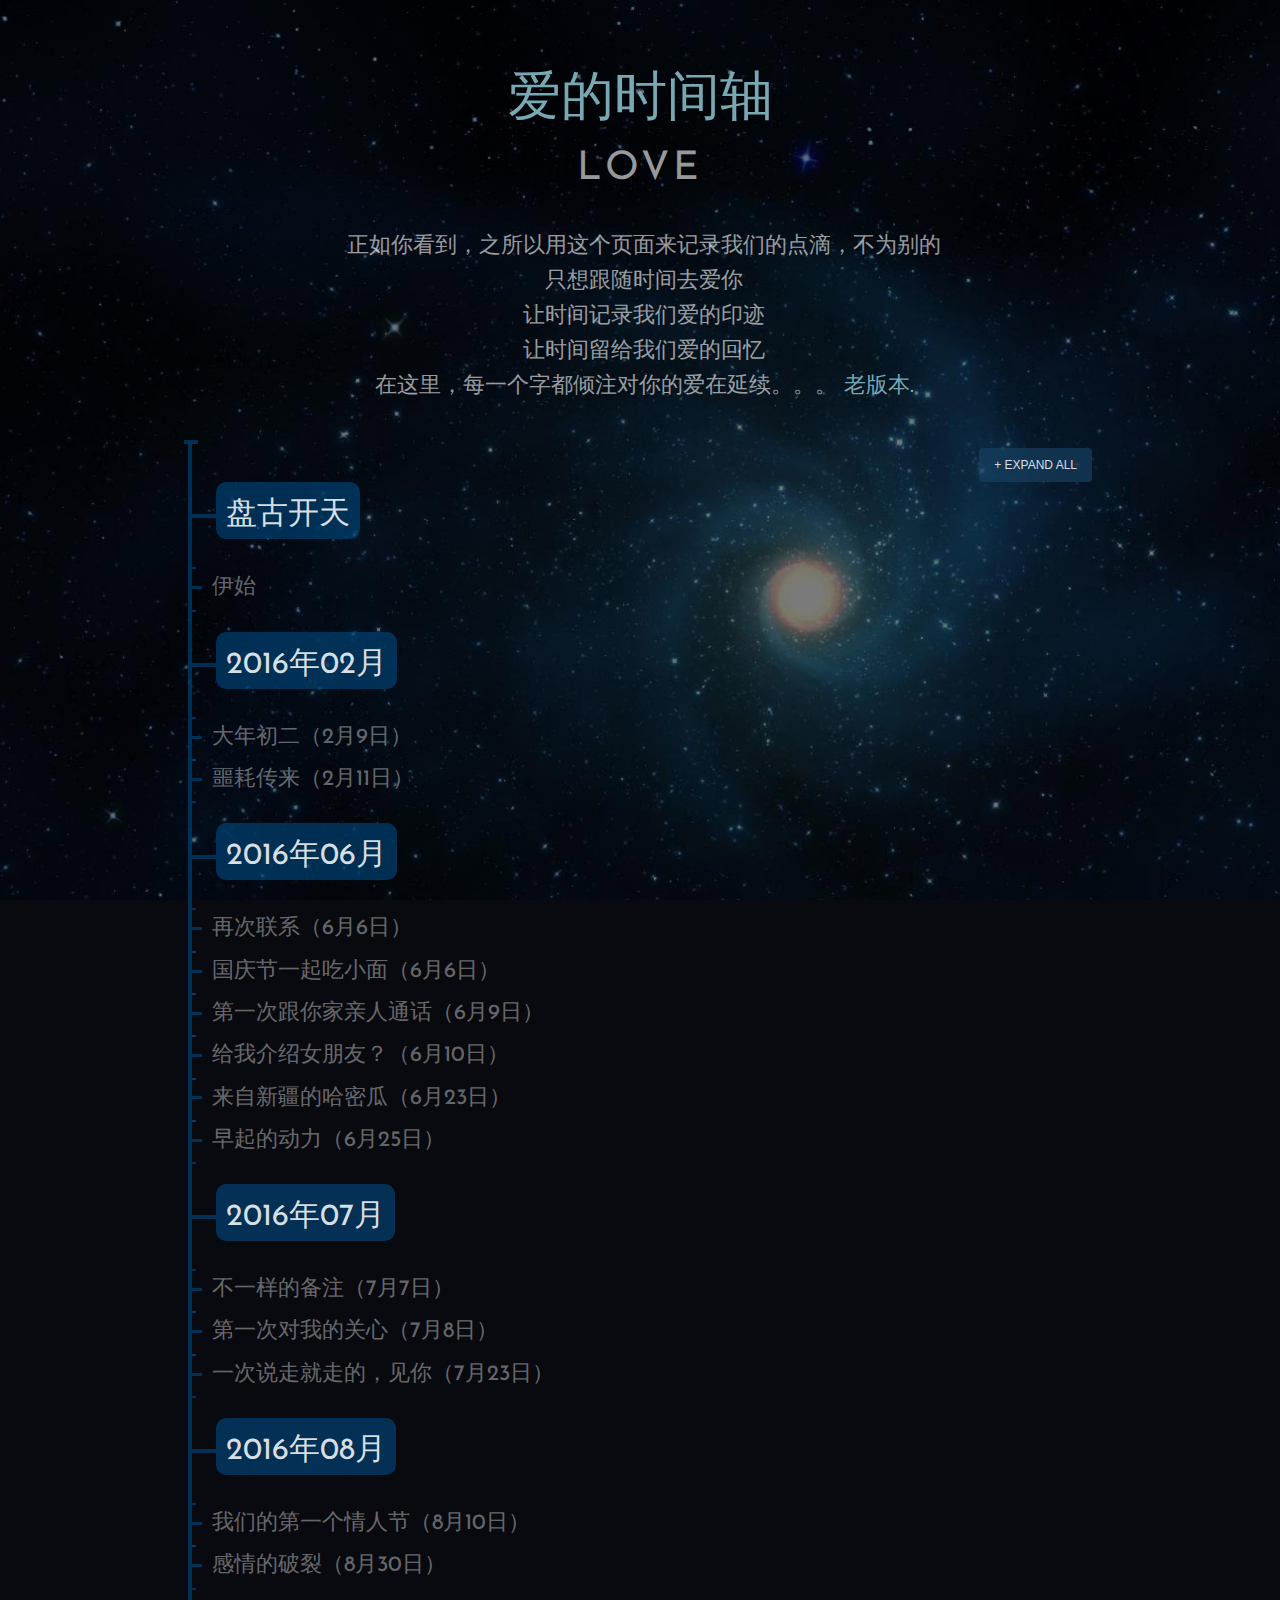
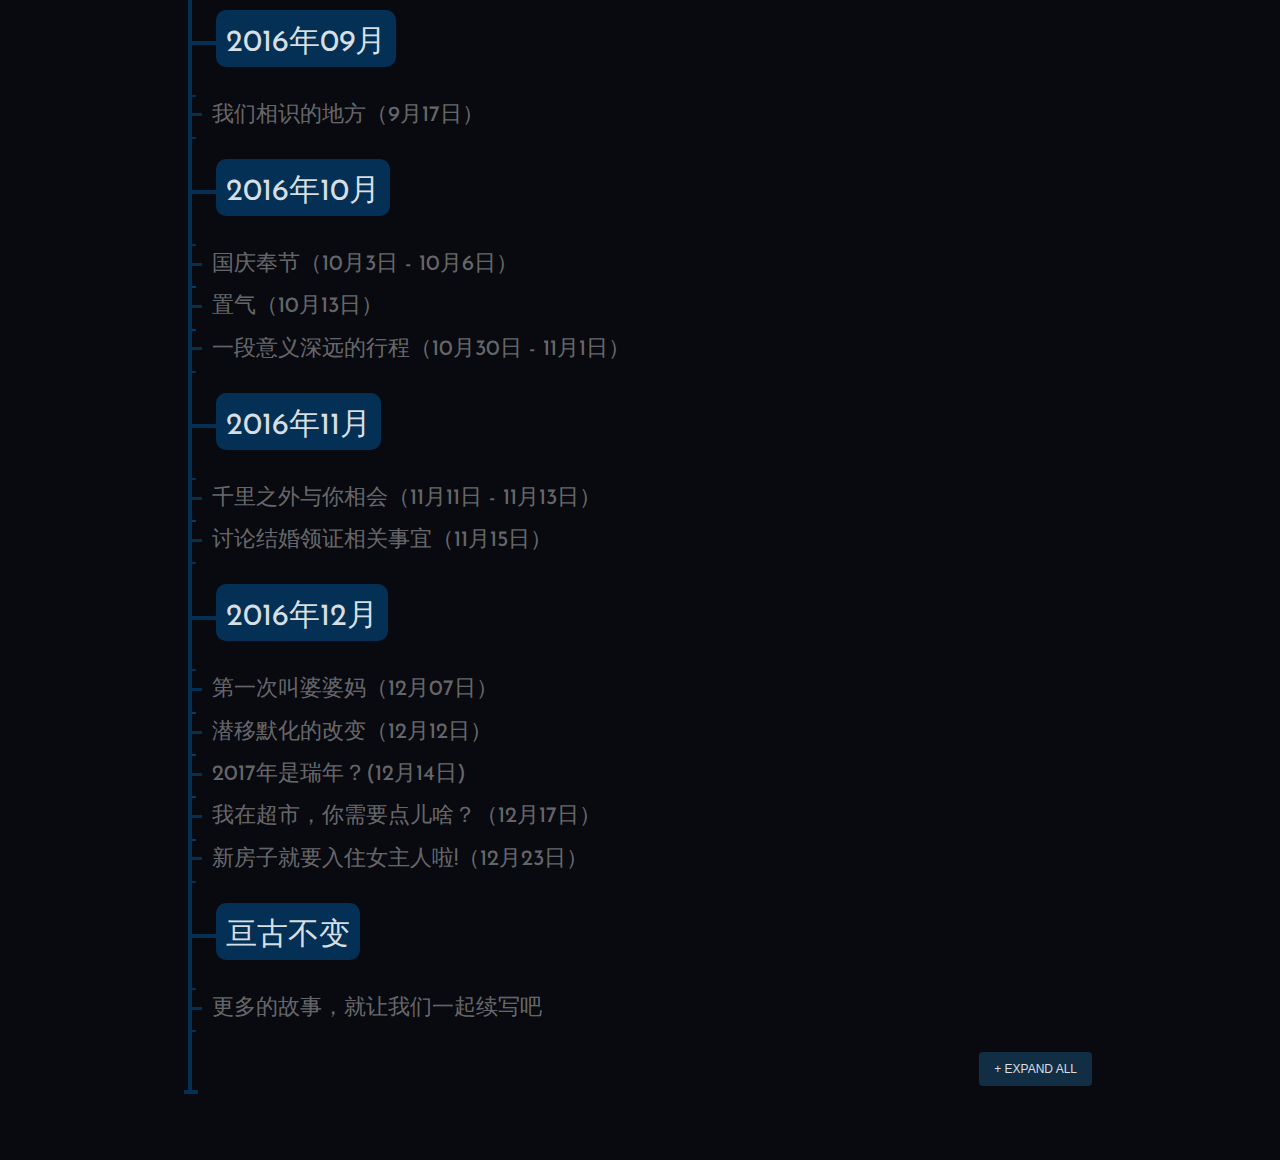
==== commit 1e602b53: "change new" ====
--- a/index.html
+++ b/index.html
@@ -327,7 +327,60 @@
 						<p>一种被认可的感觉从此诞生了，主动给我买礼物，想要给我惊喜，为了我跟亲人翻脸，愿意将我们得事迹分享给亲友。</p>
 						<p>幸福满满，做什么都值</p>
 					<br class="clear">
-					</dd><!-- /.timeline-event-content -->
+					</dd><!-- /.timeline-event-content -->		
+					
+					<span class="tick tick-before"></span>
+					<dt id="20161214" class="timeline-event"><a>2017年是瑞年？(12月14日)</a></dt>
+					<span class="tick tick-after"></span>
+					<dd class="timeline-event-content" id="20161214EX">
+						<img src="img/20161212.jpg"><br><br>					
+						<p>跟妈无意中电话聊天中得知2017年是瑞年，老家有很多人在传，说什么瑞年结婚不好。</p>
+						<p>其实当时我听了这话是没怎么在意的，毕竟我们年轻人不怎么在意这个。但是我还是把这个消息转达给你了。</p>
+						<p>嘿嘿，没想到你居然也觉得有点儿在意这事儿。让我觉得机会来了，可以加快进程啦，可以不用再煎熬太久啦！</p>
+						<p>于是我在一旁扇风点火、添油加醋、苦口婆心的表达了我的想法（提前回家领证！！！！！）。</p>
+						<p>简直了。。。。。奇迹般的速度，太神奇了。</p>
+						<p>事情居然进展的如此之快。。。。我都缓不过神来了----允许我歇歇，太激动了。</p>
+						<p>当天我就跟莉莉大体把这个事情协商了一下，接着就跟老丈人打电话沟通这个事情。没想到老丈人也是如此开明之人</p>
+						<p>都没见过我和我的父母的前提下，居然同意我们先行回家领证。。。。。。。</p>
+						<p>真是受宠若惊。我带着满心的激动，狂热，兴奋，欢快的心情（见谅我找不到好的形容词了，总之是无法形容的美好）确定着行程</p>
+						<p>同时又一路高歌，继续诱导。总算是把你骗到了我的贼船上了————让其改道跟我一同回家，哈哈!</p>
+						<p>嘘！这事儿仅有少数人知道，一般人我不告诉他。</p>
+						<p>哎，唯一美中不足的是我跟老丈人表述的方式有问题，把责任说到了莉莉身上。我很惭愧！</p>
+					<br class="clear">
+					</dd><!-- /.timeline-event-content -->
+				
+					<span class="tick tick-before"></span>
+					<dt id="20161217" class="timeline-event"><a>我在超市，你需要点儿啥？（12月17日）</a></dt>
+					<span class="tick tick-after"></span>
+					<dd class="timeline-event-content" id="20161217EX">
+						<img src="img/20161217.jpg"><br><br>					
+						<p>这天是周六的早晨，早早的去体检完之后就溜近了一家超市给你买生活用品。</p>
+						<p>我记得很清楚，当时也没买几件，基本上都是你在线陪着我挑选商品的。</p>
+						<p>沐浴露，浴球，牙刷，水杯，毛巾，家居鞋，口罩，垃圾桶，垃圾袋，香皂盒，洗发露，等等。。</p>
+						<p>最难为情的两件事情：</p>
+						<p>1.我打算给你买姨妈巾的，结果转了几圈还是不知道哪种，搞的导购员都对我另眼相看了。</p>
+						<p>2.本想买点儿安全套，结果在偌大的超时转了好几圈，居然没找到在哪你卖，我又不好意思问。结果就。。。</p>
+						<p>东西不多，也装了满满一小袋子。这是我所有购物中最愉快的一次了，还是我一个人逛的。</p>
+						<p>因为里边都是你需要用到的物品，我真的很高兴，兴匆匆的就拎着回了家。</p>
+						<p>还记得你当时跟我说的话是："神经病，我突然觉得好尴尬啊","不好意思啊。。。","太不好意思了","我现在整个人都是飘起的"</p>
+					<br class="clear">
+					</dd><!-- /.timeline-event-content -->		
+
+					<span class="tick tick-before"></span>
+					<dt id="20161223" class="timeline-event"><a>新房子就要入住女主人啦!（12月23日）</a></dt>
+					<span class="tick tick-after"></span>
+					<dd class="timeline-event-content" id="20161223EX">
+						<img src="img/20161223.jpg"><br><br>					
+						<p>经过一周的等待，你终于要在今天，从遥远的千里之外，来到我的身边！</p>
+						<p>你从高兴，害羞，尴尬，不好意思，飘起的各种状态转变到激动，期待，害怕，纠结，和默许的状态</p>
+						<p>我始终如一的等待，距离见面的时间越是逼近，我也越是激动。</p>
+						<p>晚上21点30，我手捧鲜花，满心期待，在北京南站等待你的到来。</p>
+						<p>本以为有一个大大的拥抱呢，结果小小失望下。</p>
+						<p>不过这很快就忘了，因为你的到来我真的很兴奋。</p>
+						<p>太晚了，我俩喝了碗粥，吃了点儿东西。然后。。。你就成了我的人啦，嘿嘿！</p>
+					<br class="clear">
+					</dd><!-- /.timeline-event-content -->						
+			
 				</dl>
 			</div>				
 
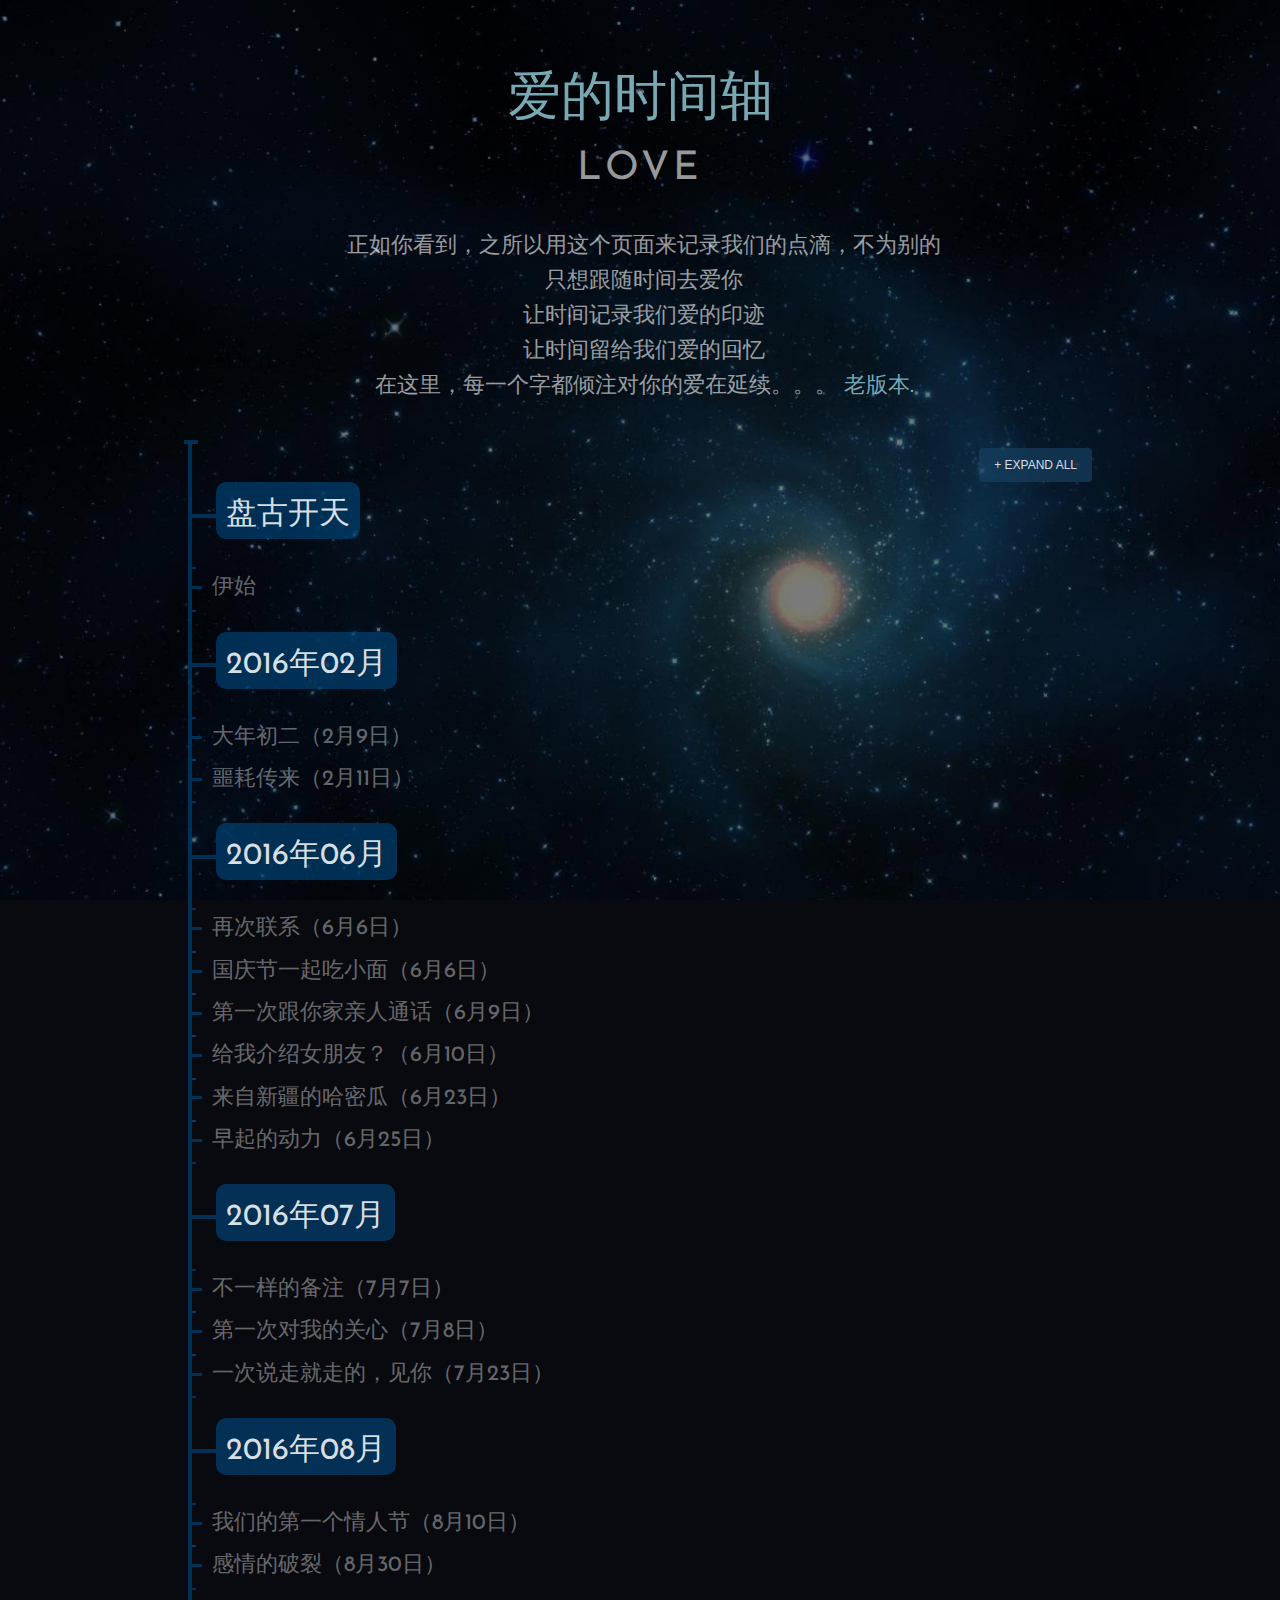
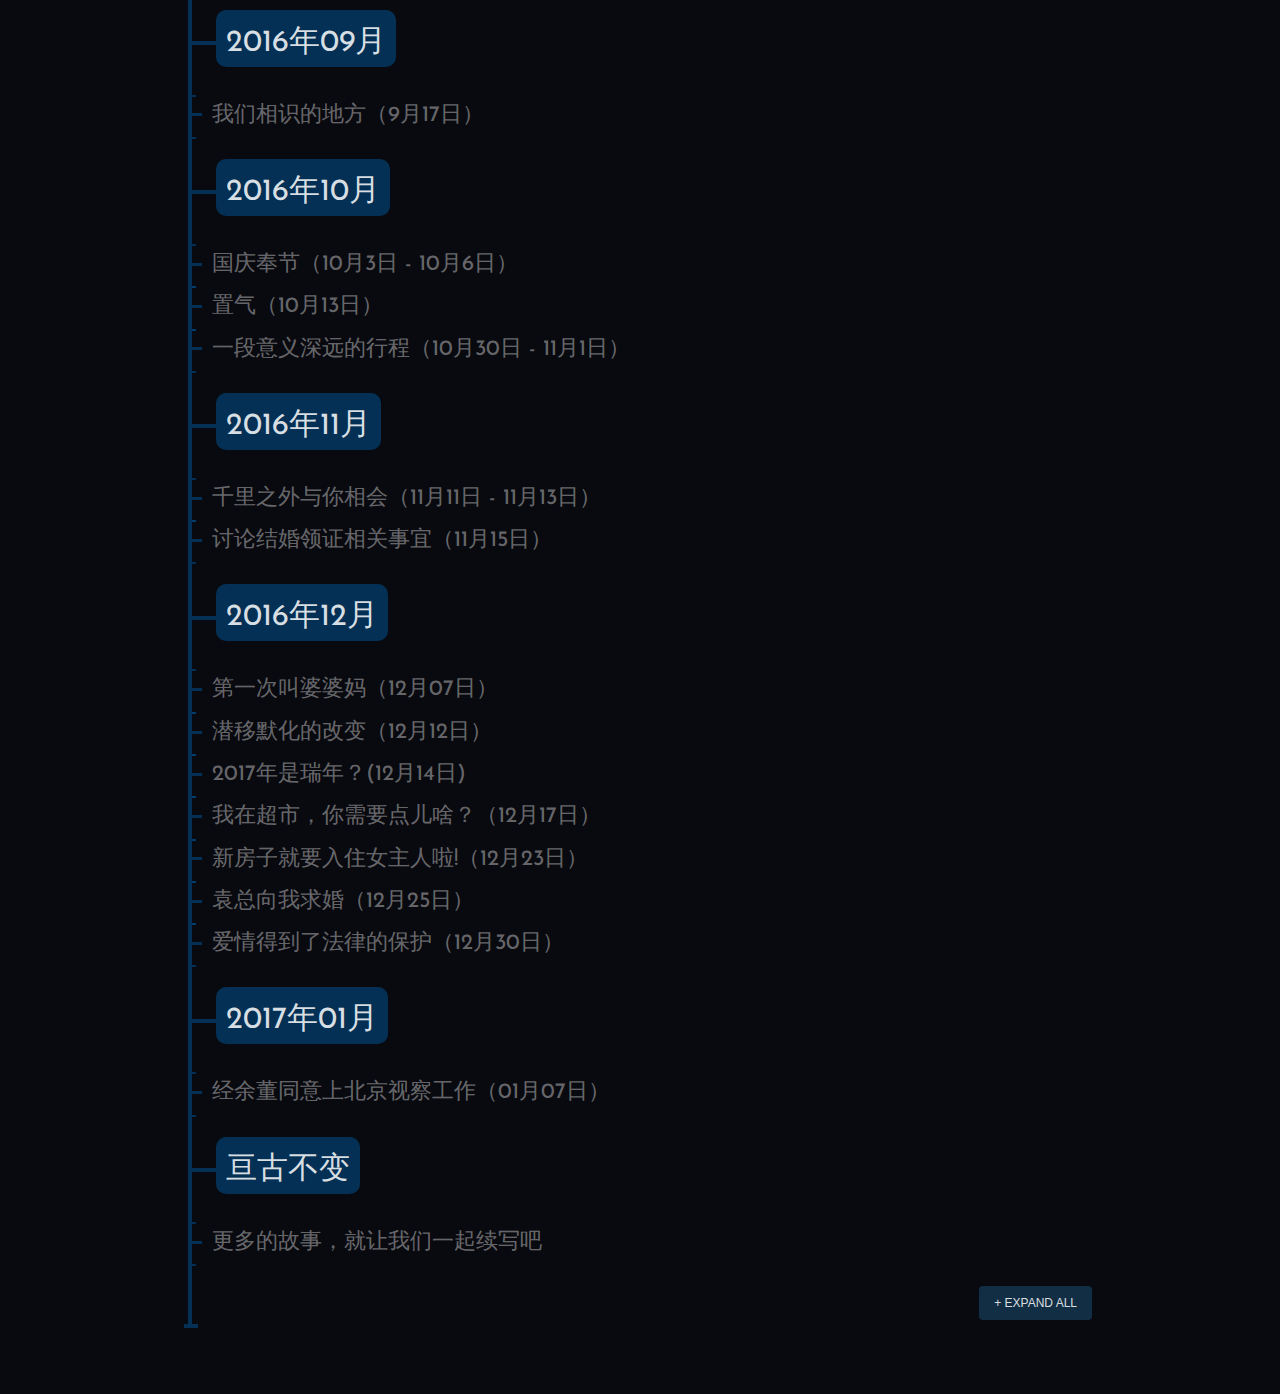
==== commit 47bc2731: "update" ====
--- a/index.html
+++ b/index.html
@@ -379,10 +379,72 @@
 						<p>不过这很快就忘了，因为你的到来我真的很兴奋。</p>
 						<p>太晚了，我俩喝了碗粥，吃了点儿东西。然后。。。你就成了我的人啦，嘿嘿！</p>
 					<br class="clear">
-					</dd><!-- /.timeline-event-content -->						
-			
+					</dd><!-- /.timeline-event-content -->		
+
+					<span class="tick tick-before"></span>
+					<dt id="20161225" class="timeline-event"><a>袁总向我求婚（12月25日）</a></dt>
+					<span class="tick tick-after"></span>
+					<dd class="timeline-event-content" id="20161225EX">
+						<img src="img/qiuhun.jpg"><br><br>					
+						<p>按照计划本来不应该那么快回家领证的， 不过为了我们美好的未来，我应该做出这个伟大决定！</p>
+						<p>本来这个时间应该在老家， 却偷偷地跑到了北京。</p>
+						<p>就在今天和昨天，某人的某些小动作，如此聪明的我竟然没猜透，哈哈！</p>
+						<p>直到去叫朋友吃饭，门打开那一瞬间，我的眼睛看到了一直很的期待求婚（好惊喜）</p>
+						<p>我的心不由自主感动得流着喜泪（激动）</p>
+						<p>脸上充满幸福的味道（高兴）</p>
+						<p>然而一直口齿伶俐的那张嘴却说不出话来了。（尽管向我求婚的时候是一枚钥匙圈）</p>
+						<p>一亿个：我愿意！我爱你！</p>
+					<br class="clear">
+					</dd><!-- /.timeline-event-content -->					
+			
+					<span class="tick tick-before"></span>
+					<dt id="20161230" class="timeline-event"><a>爱情得到了法律的保护（12月30日）</a></dt>
+					<span class="tick tick-after"></span>
+					<dd class="timeline-event-content" id="20161230EX">
+						<img src="img/lingzheng.jpg"><br><br>					
+						<p>很多人说婚姻是爱情的坟墓，我却不敢苟同。</p>
+						<p>我认为我们两个人的感情正好相反，婚姻将是我们爱情长跑的开始。</p>
+						<p>为什么这么说呢？我们从认识到领证见面的次数屈指可数。</p>
+						<p>我们没有太多的相处时间，没有太多柴米油盐的日子，也没有太多深刻的经历。</p>
+						<p>即便是这样，我们还是领证了。没有强迫，没有委屈，没有不甘。</p>
+						<p>我想这是我们的选择，是我们对爱最切实有效的承诺。</p>
+						<p>这将意味着，在很短的时间内相爱，需要用很长很长的时间去相守！</p>
+						<p> </p>
+						<p>这也是我们目前为止所经历的最折腾的一天，最辛苦的一天，最快乐的一天，最激动人心的一天。</p>
+						<p>当天凌晨1点到家（从北京回来），早上四点起床出发去忠县民政局（中途也是几经折腾，先去菜园坝车站路上因为司机临时变化加价，差点儿跟司机动手了。到了车站居然没车，辗转到龙头寺车站，因为人多又选择了坐了黑车，中途为了躲避交警还下车走了一段路。）
+						</p>
+						<p>紧赶慢赶总算在中午12点的时候赶到了民政局。结果政府部门的大爷们都要下班了。</p>
+						<p>好说歹说,最后一哥们很不情愿的还是答应了。</p>
+						<p>我们先是拍照（照片丑），然后填写资料签名，然后拿到结婚证，最后是去宣誓！</p>
+						<p>2016年12月30日上午最后一对新人等结婚手续诞生）。</p>
+						<p>下午从忠县到丰都去拿东西，因为太晚没车，打车过去。晚上又从丰回家，到家已经又是第二个凌晨了。</p>
+						<p>我希望我们俩能一直一直一直做到，互相信任，相爱相守，不离不弃！欧耶！</p>
+					<br class="clear">
+					</dd><!-- /.timeline-event-content -->			
+										
 				</dl>
 			</div>				
+			
+			<div class="timeline-wrapper">
+				<h2 class="timeline-time"><span>2017年01月</span></h2>
+				<dl class="timeline-series">
+					<span class="tick tick-before"></span>
+					<dt id="20170107" class="timeline-event"><a>经余董同意上北京视察工作（01月07日）</a></dt>
+					<span class="tick tick-after"></span>
+					<dd class="timeline-event-content" id="20170107EX">					
+					<div class="media">
+					<img src="img/shichagongzuo.jpg" alt="">
+					</div><!-- /.media -->					
+						<p>一大早起来正洗着衣服，  跟老公接着电话，向老爸请示了一哈我要去北京玩。</p>
+						<p> 结果老爸爽快的答应了，我还以为他不同意呢…</p>
+						<p>我那老公呢， 当时听见了别提多高兴了，那叫一个激动（别不承认）！</p>
+						<p>赶紧的订票， 越快越好，生怕我反悔似的……  哈哈。</p>
+						<p> 就这样， 我就正大光明的踏上了去北京的行程！我内心也还是蛮高兴的。 嘿嘿！</p>
+					<br class="clear">
+					</dd><!-- /.timeline-event-content -->
+					
+				</dl>
+			</div>			
 
 			<div class="timeline-wrapper">
 				<h2 class="timeline-time"><span>亘古不变</span></h2>
